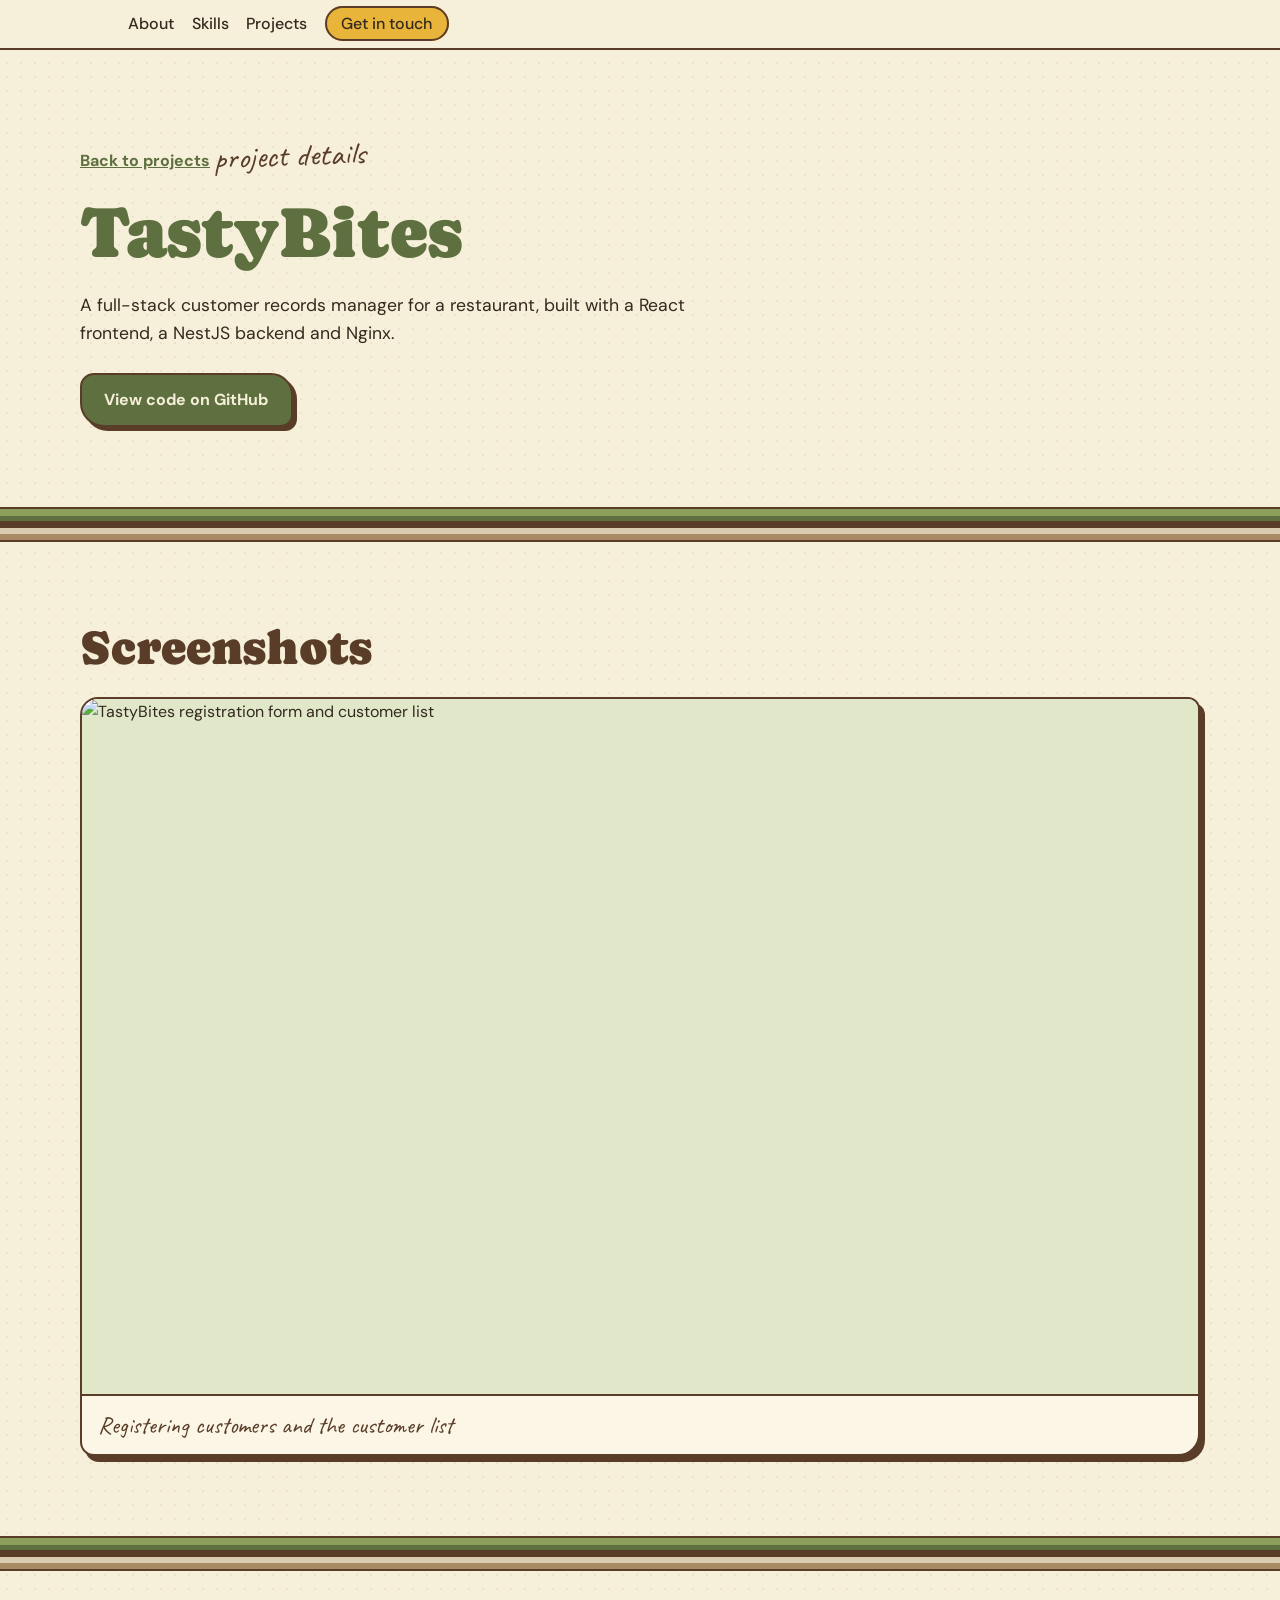
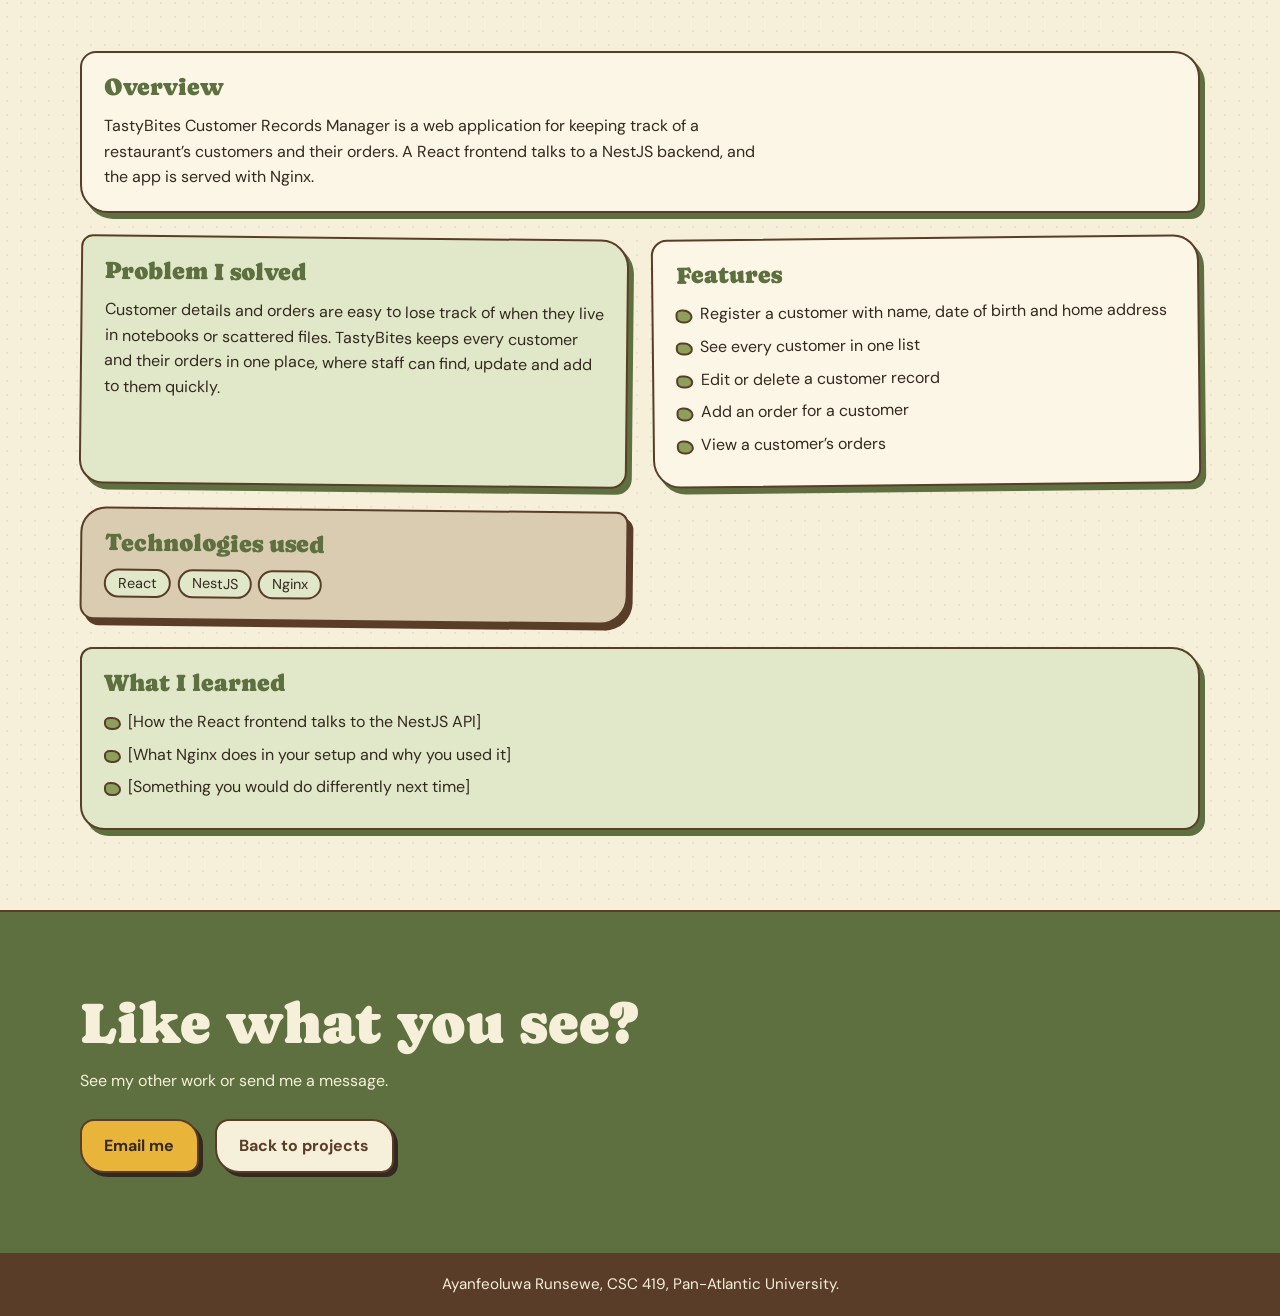
==== project.html @ 3c90dc06 "Update projects to TastyBites and Cafeteria App" ====
<!DOCTYPE html>
<html lang="en">
<head>
  <meta charset="UTF-8">
  <meta name="viewport" content="width=device-width, initial-scale=1.0">
  <title>TastyBites | Ayanfeoluwa Runsewe</title>
  <link rel="preconnect" href="https://fonts.googleapis.com">
  <link rel="preconnect" href="https://fonts.gstatic.com" crossorigin>
  <link href="https://fonts.googleapis.com/css2?family=Caprasimo&family=Caveat:wght@500;700&family=DM+Sans:wght@400;500;700&display=swap" rel="stylesheet">
  <link rel="stylesheet" href="css/style.css">
</head>
<body>
  <header class="site-header">
    <nav class="nav" aria-label="Main">
      <ul>
        <li><a href="index.html#about">About</a></li>
        <li><a href="index.html#skills">Skills</a></li>
        <li><a href="index.html#projects">Projects</a></li>
        <li><a class="nav-cta" href="index.html#contact">Get in touch</a></li>
      </ul>
    </nav>
  </header>

  <main id="top">
    <section class="hero detail-hero">
      <a class="back" href="index.html#projects">Back to projects</a>
      <p class="note">project details</p>
      <h1>TastyBites</h1>
      <p class="lede">A full-stack customer records manager for a restaurant, built with a React frontend, a NestJS backend and Nginx.</p>
      <div class="hero-actions">
        <a class="btn" href="https://github.com/arunsewe/[tastybites-repo-name]" target="_blank" rel="noopener">View code on GitHub</a>
      </div>
    </section>

    <div class="strata" aria-hidden="true"></div>

    <section id="screenshots">
      <h2 class="section-title">Screenshots</h2>
      <div class="shots">
        <figure>
          <div class="shot"><img src="images/tastybites-1.png" alt="TastyBites registration form and customer list"></div>
          <figcaption>Registering customers and the customer list</figcaption>
        </figure>
      </div>
    </section>

    <div class="strata" aria-hidden="true"></div>

    <section id="details">
      <div class="grid">
        <article class="card wide">
          <h3>Overview</h3>
          <p>TastyBites Customer Records Manager is a web application for keeping track of a restaurant’s customers and their orders. A React frontend talks to a NestJS backend, and the app is served with Nginx.</p>
        </article>

        <article class="card moss">
          <h3>Problem I solved</h3>
          <!-- EDIT: make this match your real motivation -->
          <p>Customer details and orders are easy to lose track of when they live in notebooks or scattered files. TastyBites keeps every customer and their orders in one place, where staff can find, update and add to them quickly.</p>
        </article>

        <article class="card">
          <h3>Features</h3>
          <ul class="bullets">
            <li>Register a customer with name, date of birth and home address</li>
            <li>See every customer in one list</li>
            <li>Edit or delete a customer record</li>
            <li>Add an order for a customer</li>
            <li>View a customer’s orders</li>
          </ul>
        </article>

        <article class="card stone">
          <h3>Technologies used</h3>
          <ul class="stack">
            <li>React</li><li>NestJS</li><li>Nginx</li>
          </ul>
        </article>

        <article class="card wide moss">
          <h3>What I learned</h3>
          <!-- EDIT: be specific and honest, this is what lecturers read closely -->
          <ul class="bullets">
            <li>[How the React frontend talks to the NestJS API]</li>
            <li>[What Nginx does in your setup and why you used it]</li>
            <li>[Something you would do differently next time]</li>
          </ul>
        </article>
      </div>
    </section>

    <section id="contact" class="contact">
      <h2>Like what you see?</h2>
      <p>See my other work or send me a message.</p>
      <div class="hero-actions">
        <a class="btn" href="mailto:ayanferunsewe@gmail.com">Email me</a>
        <a class="btn btn-ghost" href="index.html#projects">Back to projects</a>
      </div>
    </section>
  </main>

  <footer>
    <p>Ayanfeoluwa Runsewe, CSC 419, Pan-Atlantic University.</p>
  </footer>

  <script src="js/main.js"></script>
</body>
</html>
---- css/style.css ----
:root {
  --cream: #f6efd9;
  --paper: #fbf6e6;
  --matcha: #8da05b;
  --moss: #5e7040;
  --moss-pale: #e1e8c9;
  --soil: #5a3d28;
  --stone: #d9ccb0;
  --marigold: #e9b43a;
  --ink: #33291e;

  --font-display: "Caprasimo", serif;
  --font-body: "DM Sans", sans-serif;
  --font-note: "Caveat", cursive;
  --gutter: clamp(1rem, 5vw, 3rem);
}

* { box-sizing: border-box; margin: 0; padding: 0; }
html { scroll-behavior: smooth; scroll-padding-top: 4.5rem; }
body {
  background-color: var(--cream);
  background-image: radial-gradient(rgba(90, 61, 40, 0.07) 1px, transparent 1.4px);
  background-size: 14px 14px;
  color: var(--ink);
  font-family: var(--font-body);
  line-height: 1.6;
}
img { max-width: 100%; display: block; }
ul, ol { list-style: none; }
a { color: var(--moss); }
:focus-visible { outline: 3px solid var(--marigold); outline-offset: 3px; }
h1, h2, h3, h4 { font-family: var(--font-display); font-weight: 400; line-height: 1.1; overflow-wrap: anywhere; }

section { padding: clamp(2.5rem, 7vw, 5rem) max(var(--gutter), calc((100% - 70rem) / 2)); }

/* navigation */
.site-header { position: sticky; top: 0; z-index: 10; background: var(--cream); border-bottom: 2.5px solid var(--soil); }
.nav { display: flex; flex-wrap: wrap; align-items: center; justify-content: flex-start; gap: 0.5rem 1rem; padding: 0.7rem var(--gutter); max-width: 70rem; margin: 0 auto; }
.nav ul { display: flex; flex-wrap: wrap; align-items: center; gap: 0.3rem 1.1rem; }
.nav a { color: var(--ink); text-decoration: none; font-weight: 500; }
.nav a:hover { color: var(--moss); }
.nav .nav-cta { background: var(--marigold); border: 2px solid var(--soil); border-radius: 999px; padding: 0.3rem 0.9rem; }
.nav .nav-cta:hover { background: var(--matcha); color: var(--ink); }

/* buttons */
.btn {
  display: inline-block; padding: 0.75rem 1.4rem; background: var(--moss); color: var(--cream);
  border: 2.5px solid var(--soil); border-radius: 14px 22px 12px 24px; box-shadow: 4px 4px 0 var(--soil);
  font-weight: 700; text-decoration: none; transition: transform 0.15s, box-shadow 0.15s;
}
.btn:hover { transform: translate(2px, 2px); box-shadow: 2px 2px 0 var(--soil); }
.btn-ghost { background: var(--paper); color: var(--soil); }
.hero-actions { display: flex; flex-wrap: wrap; gap: 1rem; margin-top: 1.6rem; }

/* hero */
.hero .note { display: inline-block; font-family: var(--font-note); font-size: 2rem; color: var(--soil); transform: rotate(-2deg); }
.hero h1 { font-size: clamp(2.4rem, 10vw, 6.2rem); color: var(--moss); margin: 0.2rem 0 0.9rem; text-wrap: balance; }
.role { font-size: 1.2rem; font-weight: 700; }
.role span { background: linear-gradient(transparent 58%, var(--marigold) 58%); padding: 0 0.2rem; }
.lede { max-width: 38rem; margin-top: 1.2rem; font-size: 1.1rem; }

/* soil layers divider */
.strata {
  height: 2.2rem; border-block: 2.5px solid var(--soil);
  background: linear-gradient(var(--matcha) 0 22%, var(--moss) 22% 40%, var(--soil) 40% 62%, var(--stone) 62% 80%, #a88a63 80% 100%);
}

/* section headings */
.section-title { font-size: clamp(1.9rem, 6vw, 3rem); color: var(--soil); }
.section-sub { font-family: var(--font-note); font-size: 1.6rem; color: var(--moss); margin-bottom: 1.8rem; }

/* field guide cards */
.grid { display: grid; grid-template-columns: 1fr; gap: 1.5rem; }
.card {
  background: var(--paper); border: 2.5px solid var(--soil); border-radius: 16px 26px 14px 28px;
  box-shadow: 5px 6px 0 var(--moss); padding: 1.3rem 1.4rem;
}
.card.moss { background: var(--moss-pale); border-radius: 12px 28px 16px 24px; }
.card.stone { background: var(--stone); border-radius: 26px 12px 28px 14px; box-shadow: 5px 6px 0 var(--soil); }
.card h3 { font-size: 1.5rem; color: var(--moss); margin-bottom: 0.8rem; }

.facts { display: grid; grid-template-columns: auto 1fr; gap: 0.45rem 1rem; }
.facts dt { font-weight: 700; color: var(--soil); }
.facts dd { overflow-wrap: anywhere; }

.bullets li { position: relative; padding-left: 1.5rem; margin-bottom: 0.45rem; }
.bullets li::before {
  content: ""; position: absolute; left: 0; top: 0.5em; width: 0.8rem; height: 0.6rem;
  background: var(--matcha); border: 2px solid var(--soil); border-radius: 40% 60% 50% 50%;
}

.card.scroll { position: relative; display: grid; align-content: center; text-align: center; background: var(--paper); border: 2.5px dashed var(--soil); box-shadow: none; }
.scroll p { font-family: var(--font-note); font-size: clamp(1.8rem, 4vw, 2.3rem); line-height: 1.2; color: var(--soil); }
.scroll::before { content: ""; position: absolute; top: -0.9rem; left: 50%; width: 5rem; height: 1.6rem; margin-left: -2.5rem; background: var(--marigold); opacity: 0.85; transform: rotate(-3deg); }

.moves { display: grid; gap: 1rem; }
.move { border-bottom: 2px dashed var(--stone); padding-bottom: 0.9rem; }
.move h4 { font-size: 1.25rem; color: var(--soil); margin-bottom: 0.2rem; }

.steps { display: grid; grid-template-columns: repeat(auto-fit, minmax(9.5rem, 1fr)); gap: 1rem; }
.steps b { display: block; font-family: var(--font-note); font-size: 1.8rem; color: var(--moss); line-height: 1.1; }

/* projects */
.projects-grid { display: grid; grid-template-columns: 1fr; gap: 1.8rem; }
.project {
  display: flex; flex-direction: column; overflow: hidden; background: var(--paper);
  border: 2.5px solid var(--soil); border-radius: 20px 12px 26px 14px; box-shadow: 6px 7px 0 var(--soil);
}
.shot { aspect-ratio: 16 / 10; background: var(--moss-pale); border-bottom: 2.5px solid var(--soil); }
.shot img { width: 100%; height: 100%; object-fit: cover; }
.project-body { display: grid; align-content: start; gap: 0.7rem; padding: 1.2rem 1.4rem 1.5rem; }
.project-body h3 { font-size: 1.6rem; color: var(--moss); }
.stack { display: flex; flex-wrap: wrap; gap: 0.4rem; }
.stack li { background: var(--moss-pale); border: 2px solid var(--soil); border-radius: 999px; padding: 0.05rem 0.75rem; font-size: 0.9rem; }

/* contact and footer */
.contact { background: var(--moss); color: var(--cream); border-top: 2.5px solid var(--soil); }
.contact h2 { font-size: clamp(2rem, 7vw, 3.6rem); max-width: 16ch; }
.contact p { max-width: 34rem; margin-top: 0.8rem; }
.contact .btn { background: var(--marigold); color: var(--ink); box-shadow: 4px 4px 0 var(--ink); }
.contact .btn:hover { box-shadow: 2px 2px 0 var(--ink); }
.contact .btn-ghost { background: var(--cream); color: var(--soil); }
footer { background: var(--soil); color: var(--cream); padding: 1.2rem var(--gutter); text-align: center; font-size: 0.95rem; }

/* tablet and desktop */
@media (min-width: 760px) {
  .grid, .moves, .projects-grid { grid-template-columns: repeat(2, 1fr); }
  .card.wide { grid-column: 1 / -1; }
  .grid .card:nth-child(odd) { transform: rotate(-0.6deg); }
  .grid .card:nth-child(even) { transform: rotate(0.6deg); }
  .grid .card.wide { transform: none; }
}

@media (prefers-reduced-motion: reduce) {
  html { scroll-behavior: auto; }
  .btn { transition: none; }
}

/* project details page */
.back { display: inline-block; margin-bottom: 1rem; font-weight: 700; }
.detail-hero h1 { font-size: clamp(2.2rem, 8vw, 4.5rem); }
.shots { display: grid; grid-template-columns: repeat(auto-fit, minmax(16rem, 1fr)); gap: 1.6rem; margin-top: 1.4rem; }
.shots figure { overflow: hidden; background: var(--paper); border: 2.5px solid var(--soil); border-radius: 18px 12px 22px 14px; box-shadow: 5px 6px 0 var(--soil); }
.shots figcaption { padding: 0.6rem 1rem; font-family: var(--font-note); font-size: 1.5rem; color: var(--soil); }
.card p { max-width: 60ch; }
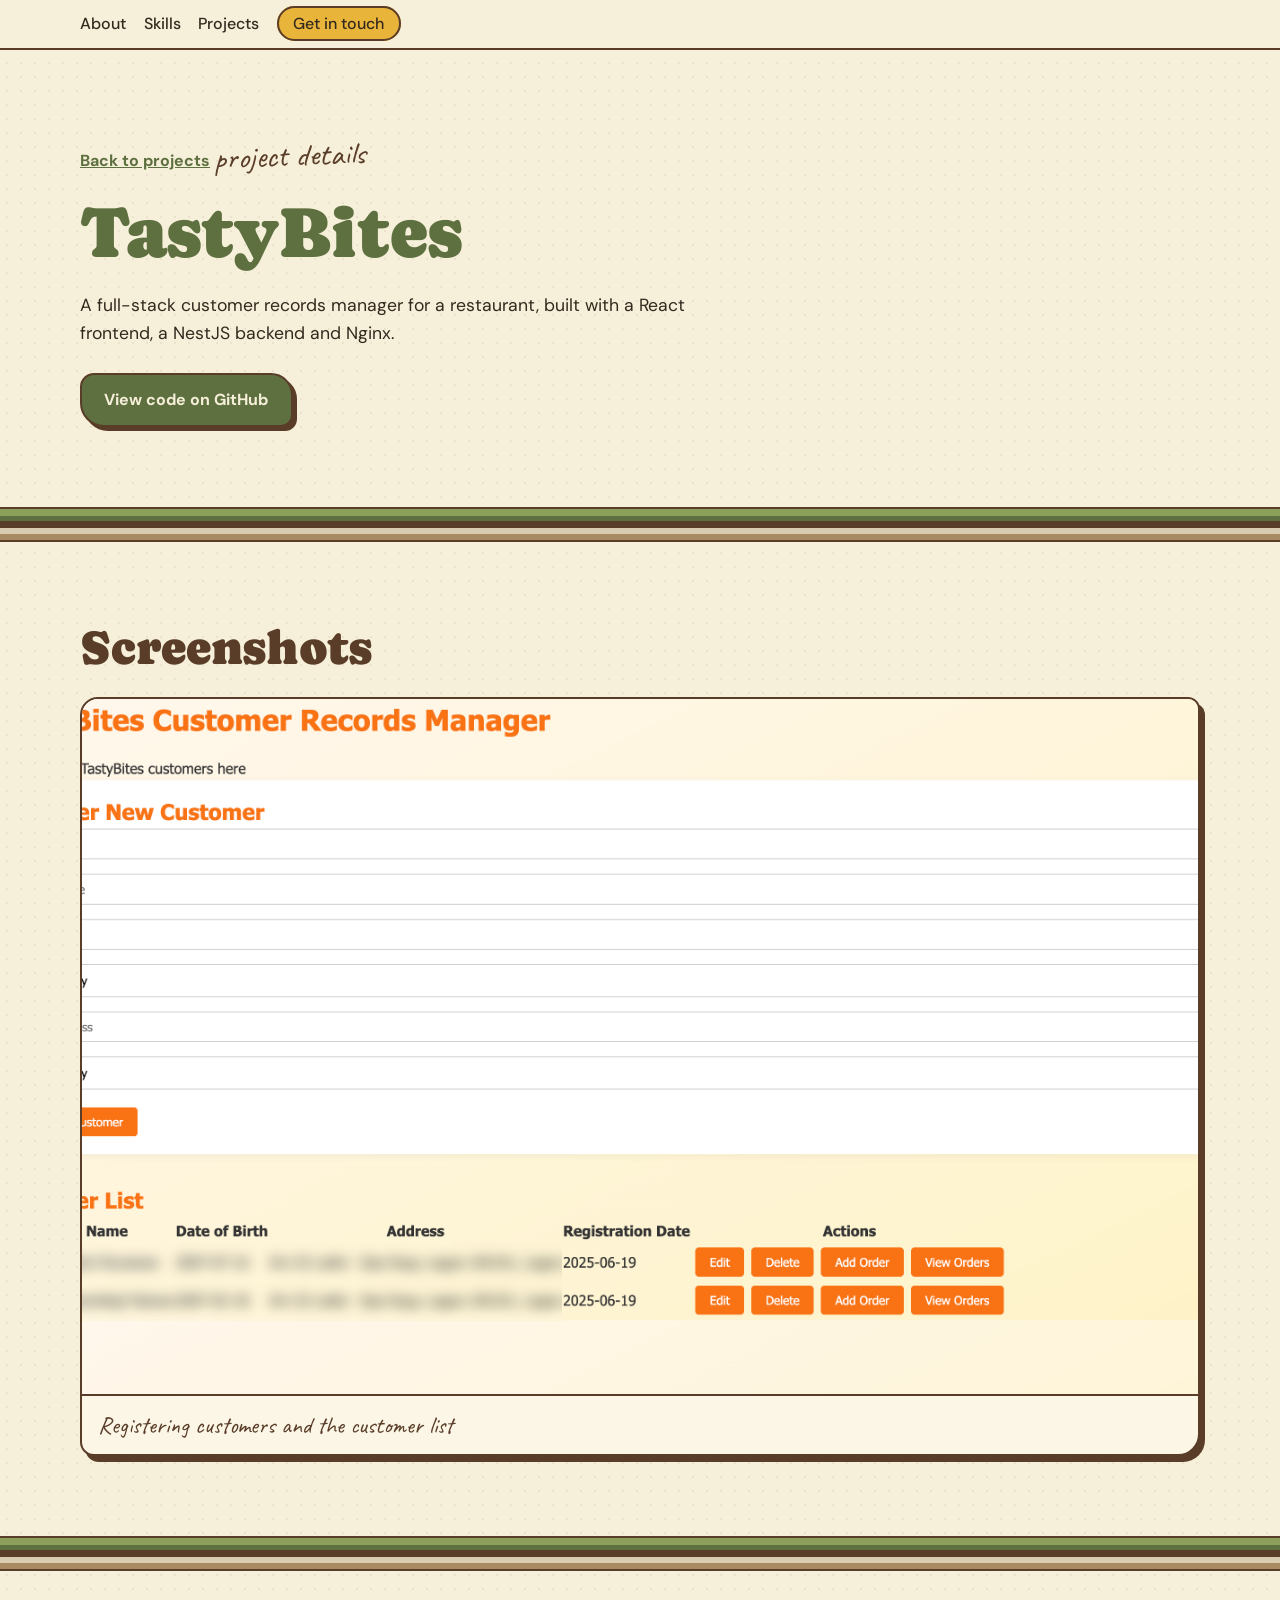
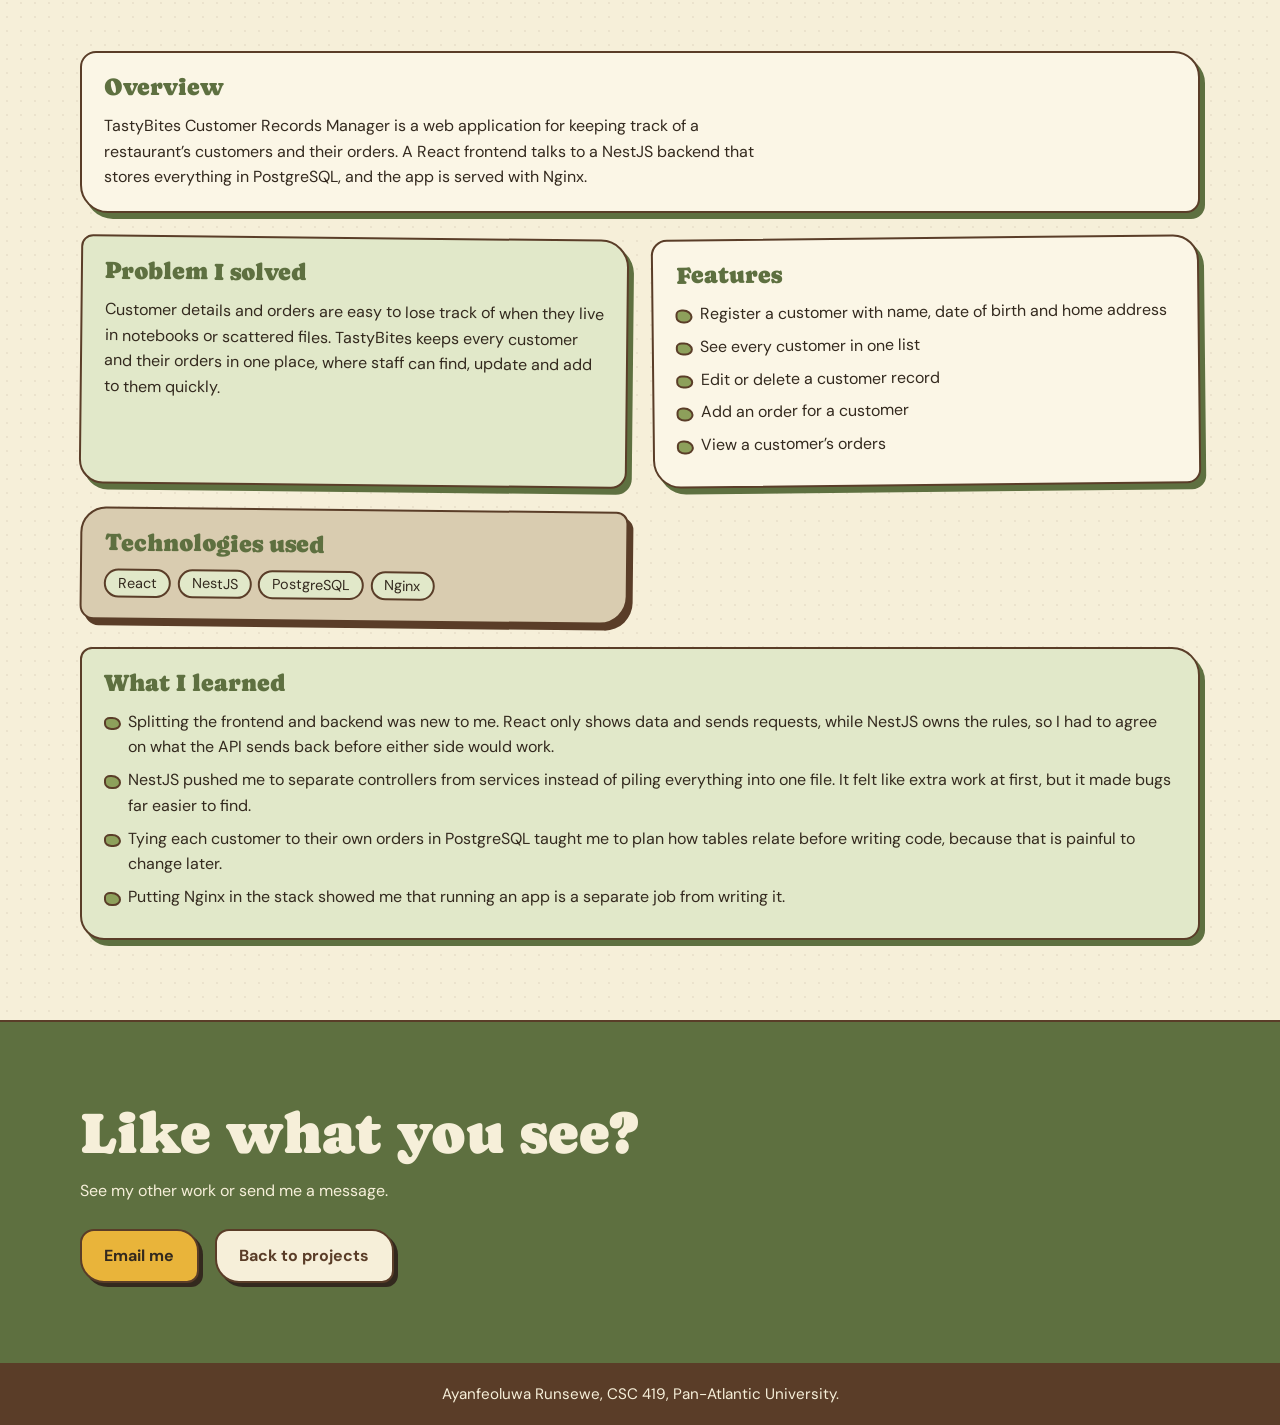
==== commit df0db6f9: "Add project screenshots and update projects" ====
--- a/project.html
+++ b/project.html
@@ -50,7 +50,7 @@
       <div class="grid">
         <article class="card wide">
           <h3>Overview</h3>
-          <p>TastyBites Customer Records Manager is a web application for keeping track of a restaurant’s customers and their orders. A React frontend talks to a NestJS backend, and the app is served with Nginx.</p>
+          <p>TastyBites Customer Records Manager is a web application for keeping track of a restaurant’s customers and their orders. A React frontend talks to a NestJS backend that stores everything in PostgreSQL, and the app is served with Nginx.</p>
         </article>
 
         <article class="card moss">
@@ -73,17 +73,18 @@
         <article class="card stone">
           <h3>Technologies used</h3>
           <ul class="stack">
-            <li>React</li><li>NestJS</li><li>Nginx</li>
+            <li>React</li><li>NestJS</li><li>PostgreSQL</li><li>Nginx</li>
           </ul>
         </article>
 
         <article class="card wide moss">
           <h3>What I learned</h3>
-          <!-- EDIT: be specific and honest, this is what lecturers read closely -->
+          <!-- EDIT: check each point is true to your experience and adjust the wording -->
           <ul class="bullets">
-            <li>[How the React frontend talks to the NestJS API]</li>
-            <li>[What Nginx does in your setup and why you used it]</li>
-            <li>[Something you would do differently next time]</li>
+            <li>Splitting the frontend and backend was new to me. React only shows data and sends requests, while NestJS owns the rules, so I had to agree on what the API sends back before either side would work.</li>
+            <li>NestJS pushed me to separate controllers from services instead of piling everything into one file. It felt like extra work at first, but it made bugs far easier to find.</li>
+            <li>Tying each customer to their own orders in PostgreSQL taught me to plan how tables relate before writing code, because that is painful to change later.</li>
+            <li>Putting Nginx in the stack showed me that running an app is a separate job from writing it.</li>
           </ul>
         </article>
       </div>
--- a/css/style.css
+++ b/css/style.css
@@ -35,7 +35,7 @@
 
 /* navigation */
 .site-header { position: sticky; top: 0; z-index: 10; background: var(--cream); border-bottom: 2.5px solid var(--soil); }
-.nav { display: flex; flex-wrap: wrap; align-items: center; justify-content: flex-start; gap: 0.5rem 1rem; padding: 0.7rem var(--gutter); max-width: 70rem; margin: 0 auto; }
+.nav { display: flex; flex-wrap: wrap; align-items: center; justify-content: flex-start; gap: 0.5rem 1rem; padding: 0.7rem max(var(--gutter), calc((100% - 70rem) / 2)); }
 .nav ul { display: flex; flex-wrap: wrap; align-items: center; gap: 0.3rem 1.1rem; }
 .nav a { color: var(--ink); text-decoration: none; font-weight: 500; }
 .nav a:hover { color: var(--moss); }
@@ -89,9 +89,6 @@
   background: var(--matcha); border: 2px solid var(--soil); border-radius: 40% 60% 50% 50%;
 }
 
-.card.scroll { position: relative; display: grid; align-content: center; text-align: center; background: var(--paper); border: 2.5px dashed var(--soil); box-shadow: none; }
-.scroll p { font-family: var(--font-note); font-size: clamp(1.8rem, 4vw, 2.3rem); line-height: 1.2; color: var(--soil); }
-.scroll::before { content: ""; position: absolute; top: -0.9rem; left: 50%; width: 5rem; height: 1.6rem; margin-left: -2.5rem; background: var(--marigold); opacity: 0.85; transform: rotate(-3deg); }
 
 .moves { display: grid; gap: 1rem; }
 .move { border-bottom: 2px dashed var(--stone); padding-bottom: 0.9rem; }
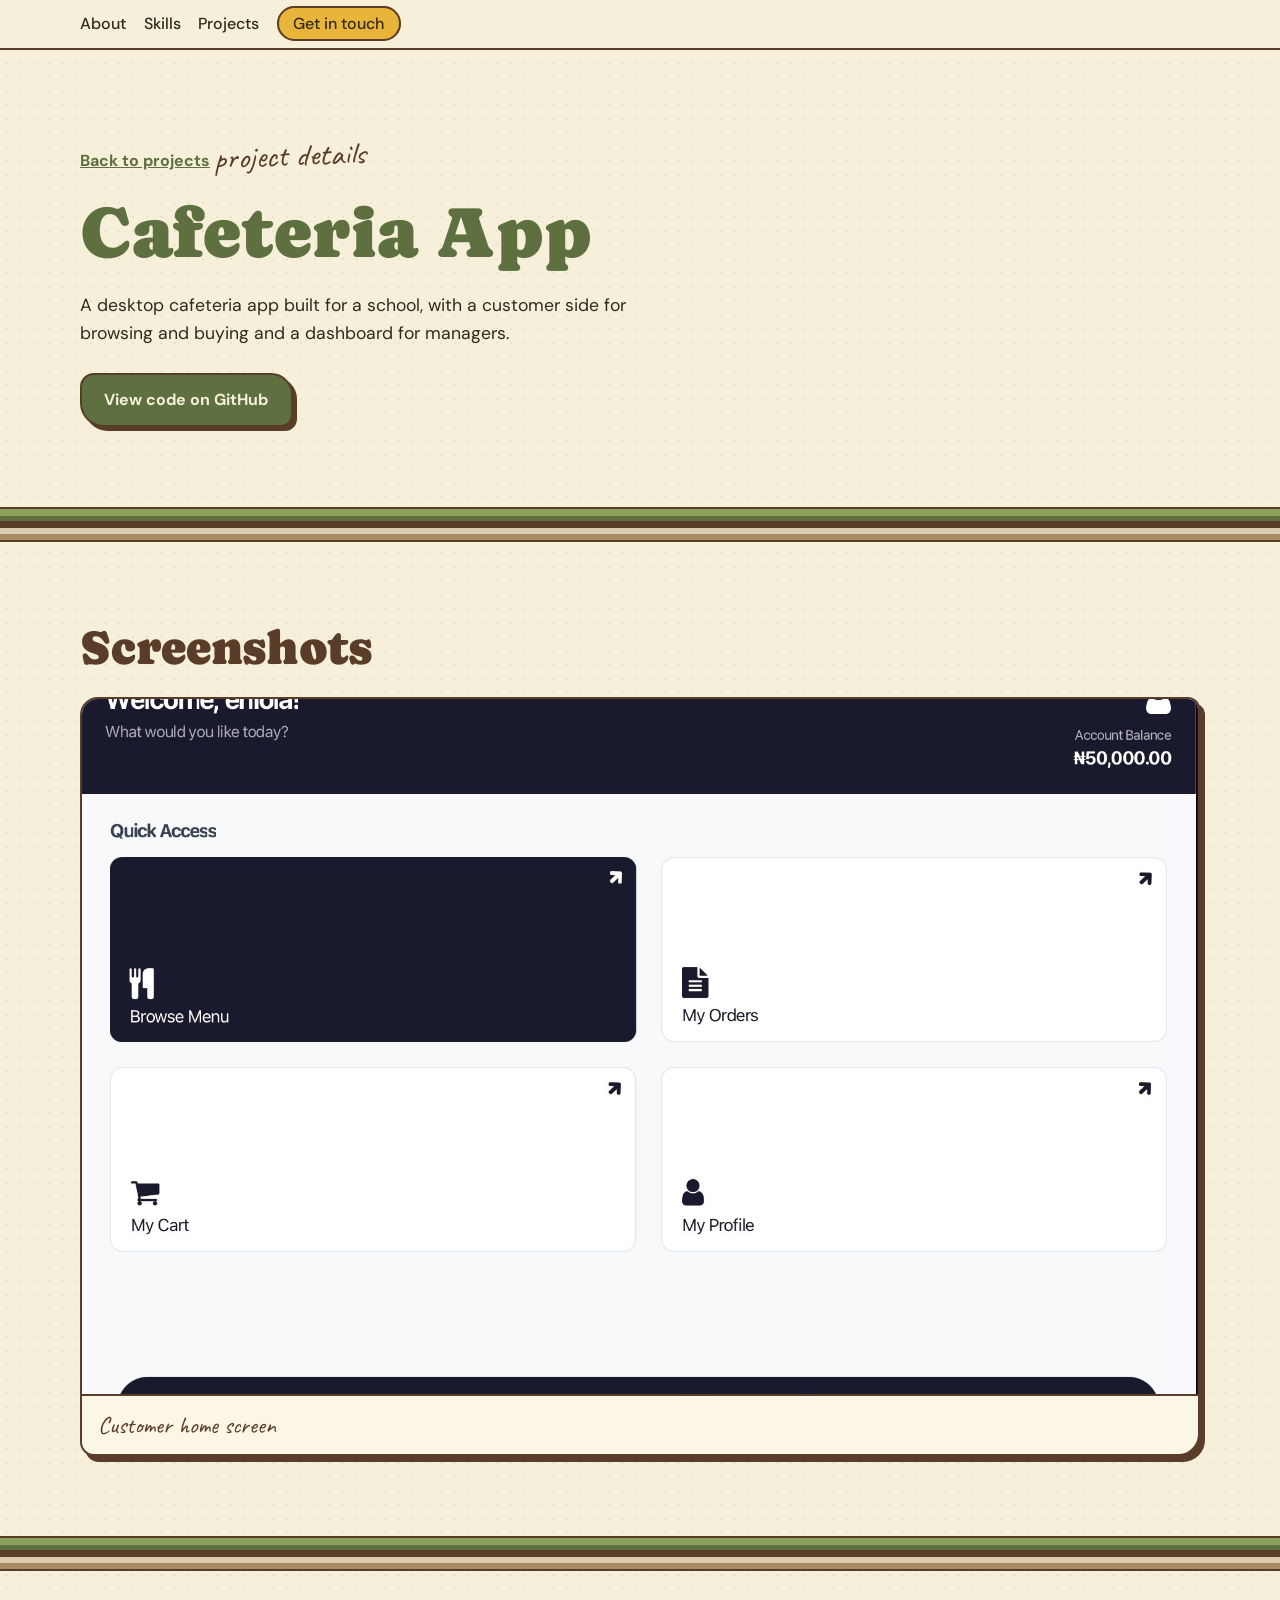
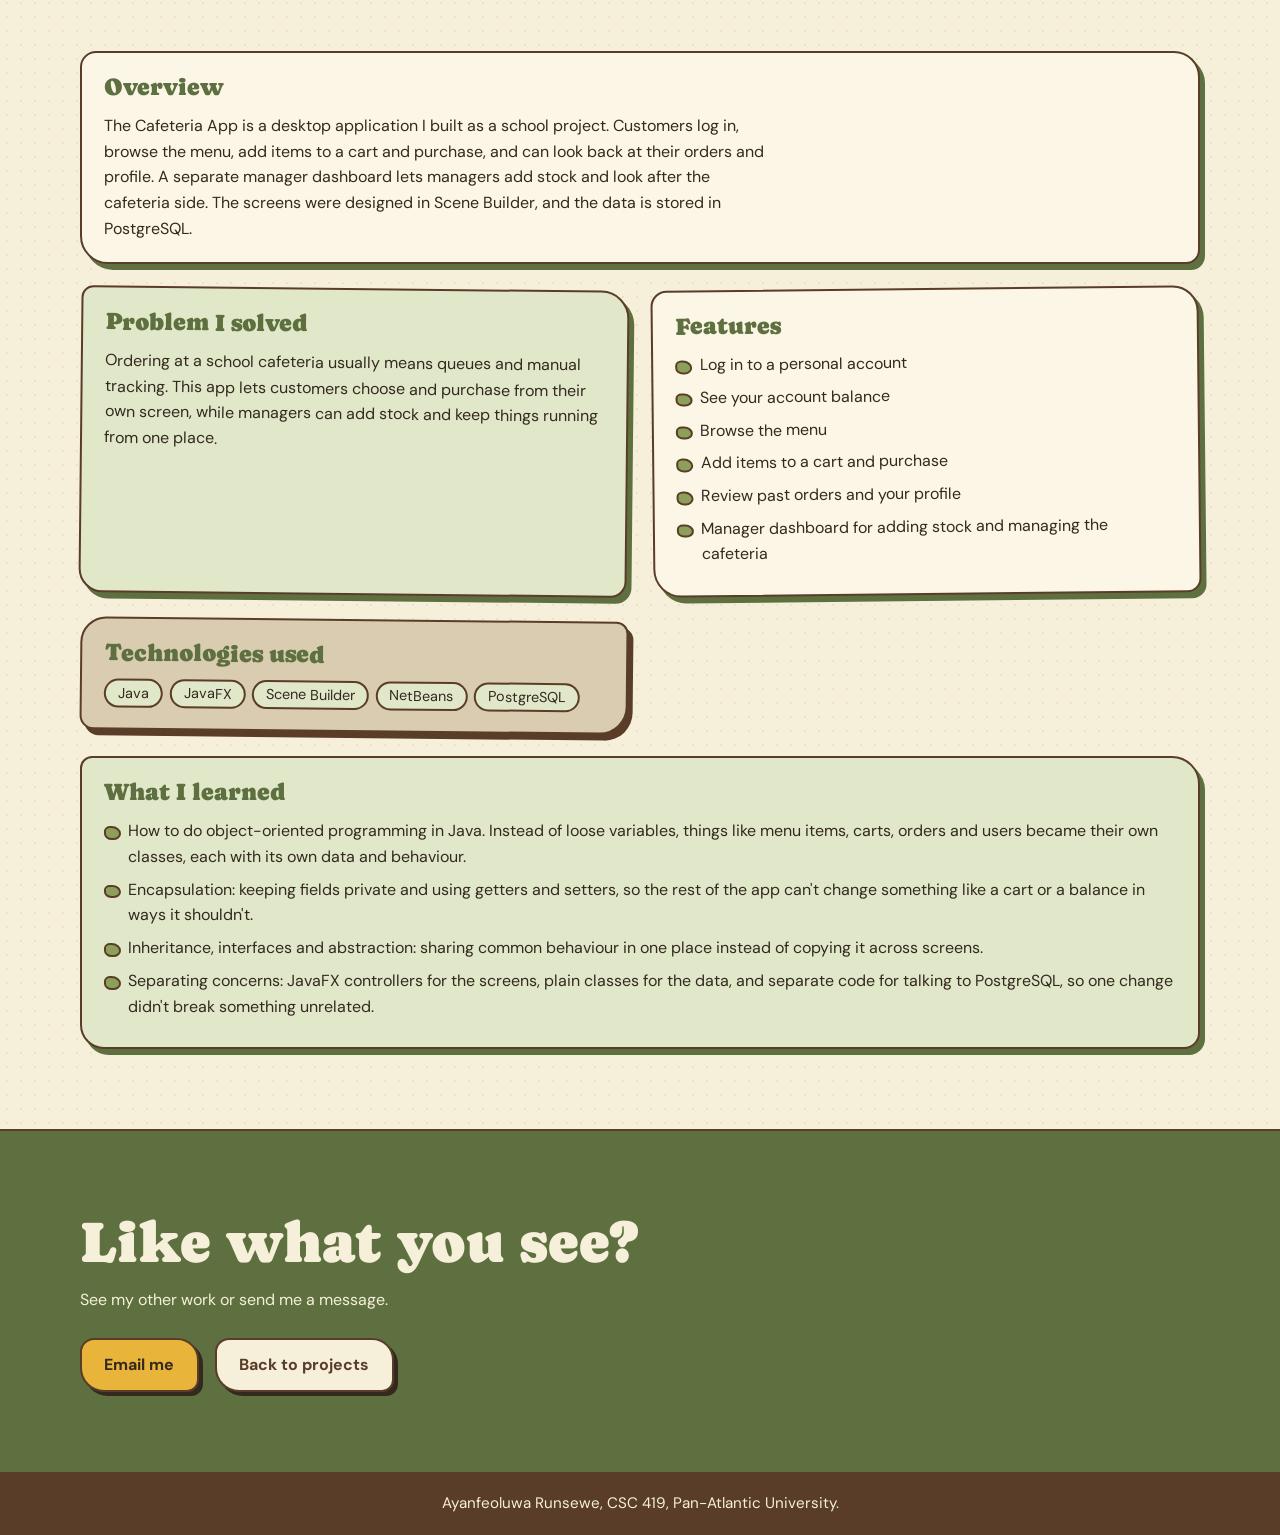
==== commit f22f5398: "update" ====
--- a/project.html
+++ b/project.html
@@ -3,7 +3,7 @@
 <head>
   <meta charset="UTF-8">
   <meta name="viewport" content="width=device-width, initial-scale=1.0">
-  <title>TastyBites | Ayanfeoluwa Runsewe</title>
+  <title>Cafeteria App | Ayanfeoluwa Runsewe</title>
   <link rel="preconnect" href="https://fonts.googleapis.com">
   <link rel="preconnect" href="https://fonts.gstatic.com" crossorigin>
   <link href="https://fonts.googleapis.com/css2?family=Caprasimo&family=Caveat:wght@500;700&family=DM+Sans:wght@400;500;700&display=swap" rel="stylesheet">
@@ -25,10 +25,10 @@
     <section class="hero detail-hero">
       <a class="back" href="index.html#projects">Back to projects</a>
       <p class="note">project details</p>
-      <h1>TastyBites</h1>
-      <p class="lede">A full-stack customer records manager for a restaurant, built with a React frontend, a NestJS backend and Nginx.</p>
+      <h1>Cafeteria App</h1>
+      <p class="lede">A desktop cafeteria app built for a school, with a customer side for browsing and buying and a dashboard for managers.</p>
       <div class="hero-actions">
-        <a class="btn" href="https://github.com/arunsewe/[tastybites-repo-name]" target="_blank" rel="noopener">View code on GitHub</a>
+        <a class="btn" href="https://github.com/arunsewe/cafeteriaapp" target="_blank" rel="noopener">View code on GitHub</a>
       </div>
     </section>
 
@@ -38,8 +38,8 @@
       <h2 class="section-title">Screenshots</h2>
       <div class="shots">
         <figure>
-          <div class="shot"><img src="images/tastybites-1.png" alt="TastyBites registration form and customer list"></div>
-          <figcaption>Registering customers and the customer list</figcaption>
+          <div class="shot"><img src="images/cafeteria-app.jpg" alt="Cafeteria app home screen with menu, cart, orders and profile"></div>
+          <figcaption>Customer home screen</figcaption>
         </figure>
       </div>
     </section>
@@ -50,41 +50,43 @@
       <div class="grid">
         <article class="card wide">
           <h3>Overview</h3>
-          <p>TastyBites Customer Records Manager is a web application for keeping track of a restaurant’s customers and their orders. A React frontend talks to a NestJS backend that stores everything in PostgreSQL, and the app is served with Nginx.</p>
+          <p>The Cafeteria App is a desktop application I built as a school project. Customers log in, browse the menu, add items to a cart and purchase, and can look back at their orders and profile. A separate manager dashboard lets managers add stock and look after the cafeteria side. The screens were designed in Scene Builder, and the data is stored in PostgreSQL.</p>
         </article>
 
         <article class="card moss">
           <h3>Problem I solved</h3>
-          <!-- EDIT: make this match your real motivation -->
-          <p>Customer details and orders are easy to lose track of when they live in notebooks or scattered files. TastyBites keeps every customer and their orders in one place, where staff can find, update and add to them quickly.</p>
+          <!-- EDIT: make this match the real brief you were given -->
+          <p>Ordering at a school cafeteria usually means queues and manual tracking. This app lets customers choose and purchase from their own screen, while managers can add stock and keep things running from one place.</p>
         </article>
 
         <article class="card">
           <h3>Features</h3>
+          <!-- EDIT: add anything else the manager dashboard can do -->
           <ul class="bullets">
-            <li>Register a customer with name, date of birth and home address</li>
-            <li>See every customer in one list</li>
-            <li>Edit or delete a customer record</li>
-            <li>Add an order for a customer</li>
-            <li>View a customer’s orders</li>
+            <li>Log in to a personal account</li>
+            <li>See your account balance</li>
+            <li>Browse the menu</li>
+            <li>Add items to a cart and purchase</li>
+            <li>Review past orders and your profile</li>
+            <li>Manager dashboard for adding stock and managing the cafeteria</li>
           </ul>
         </article>
 
         <article class="card stone">
           <h3>Technologies used</h3>
           <ul class="stack">
-            <li>React</li><li>NestJS</li><li>PostgreSQL</li><li>Nginx</li>
+            <li>Java</li><li>JavaFX</li><li>Scene Builder</li><li>NetBeans</li><li>PostgreSQL</li>
           </ul>
         </article>
 
         <article class="card wide moss">
           <h3>What I learned</h3>
-          <!-- EDIT: check each point is true to your experience and adjust the wording -->
+          <!-- EDIT: keep only the points that match what you really used in the code -->
           <ul class="bullets">
-            <li>Splitting the frontend and backend was new to me. React only shows data and sends requests, while NestJS owns the rules, so I had to agree on what the API sends back before either side would work.</li>
-            <li>NestJS pushed me to separate controllers from services instead of piling everything into one file. It felt like extra work at first, but it made bugs far easier to find.</li>
-            <li>Tying each customer to their own orders in PostgreSQL taught me to plan how tables relate before writing code, because that is painful to change later.</li>
-            <li>Putting Nginx in the stack showed me that running an app is a separate job from writing it.</li>
+            <li>How to do object-oriented programming in Java. Instead of loose variables, things like menu items, carts, orders and users became their own classes, each with its own data and behaviour.</li>
+            <li>Encapsulation: keeping fields private and using getters and setters, so the rest of the app can't change something like a cart or a balance in ways it shouldn't.</li>
+            <li>Inheritance, interfaces and abstraction: sharing common behaviour in one place instead of copying it across screens.</li>
+            <li>Separating concerns: JavaFX controllers for the screens, plain classes for the data, and separate code for talking to PostgreSQL, so one change didn't break something unrelated.</li>
           </ul>
         </article>
       </div>
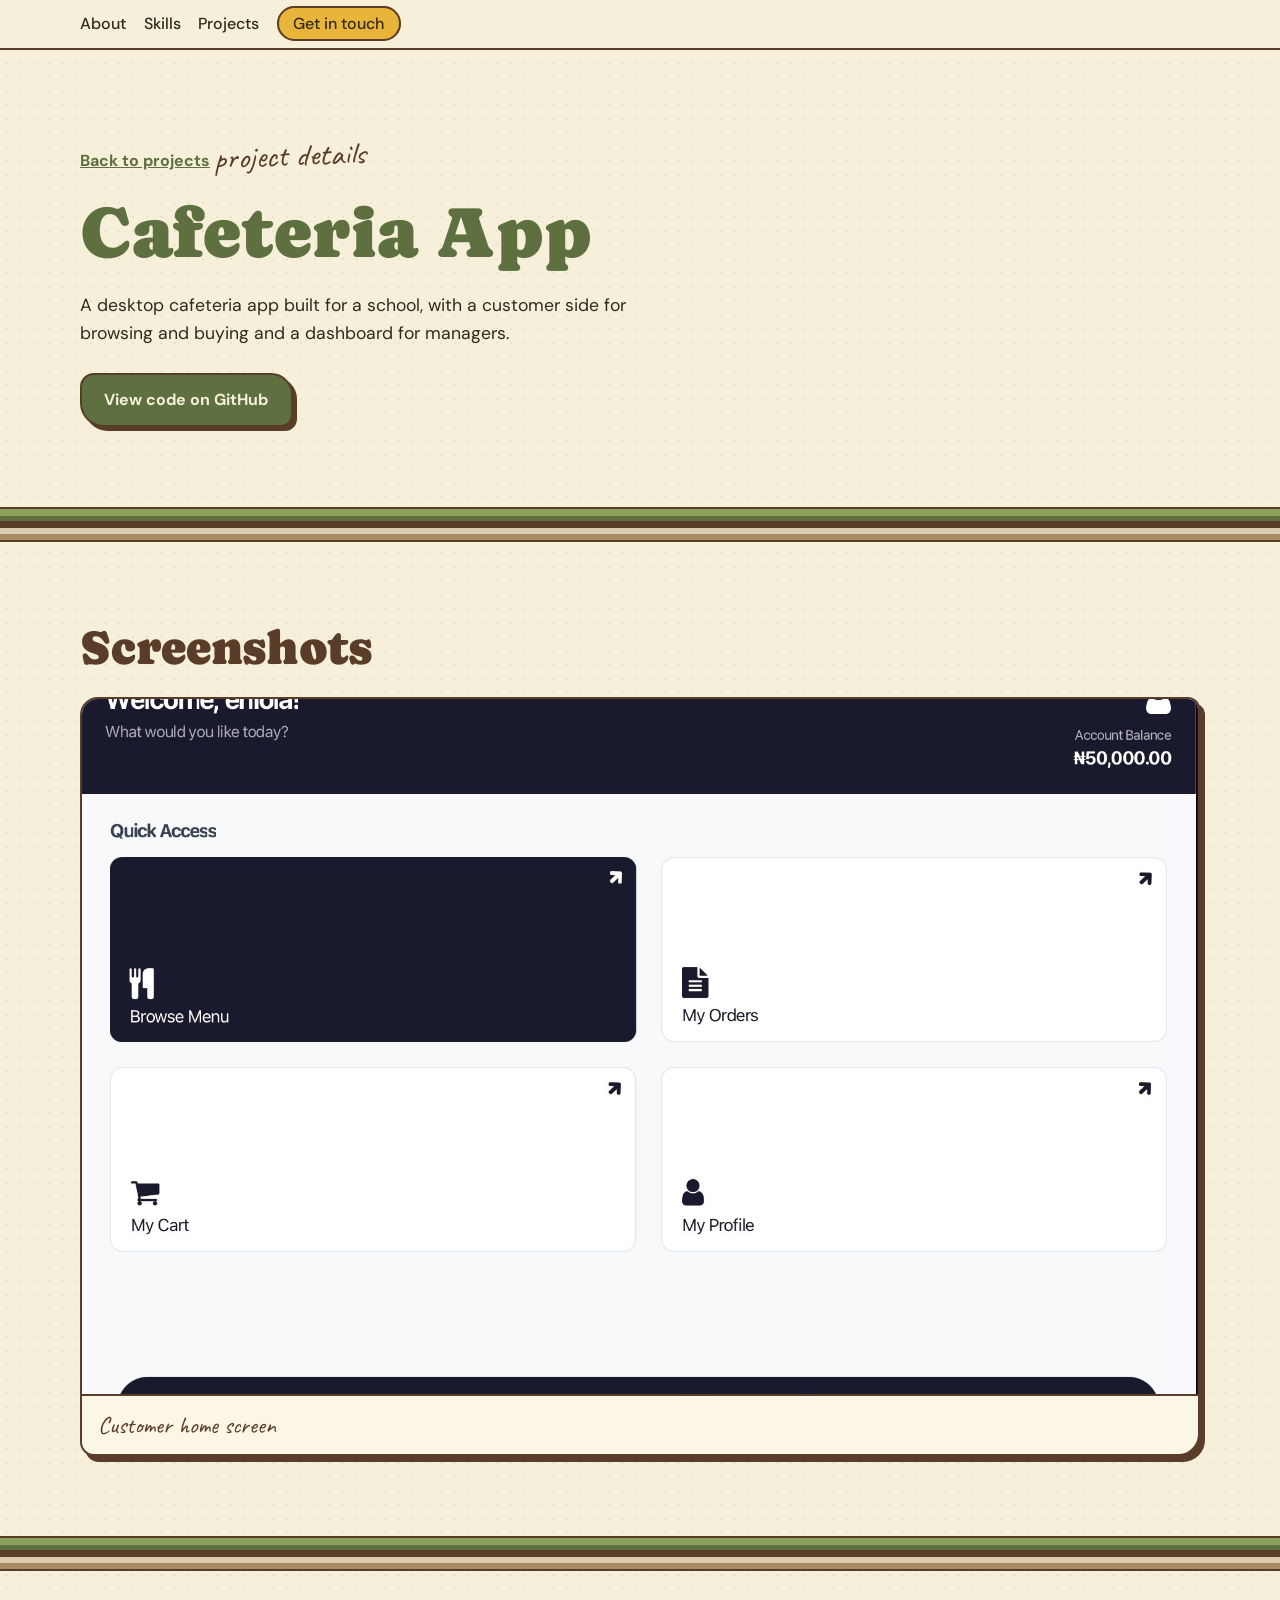
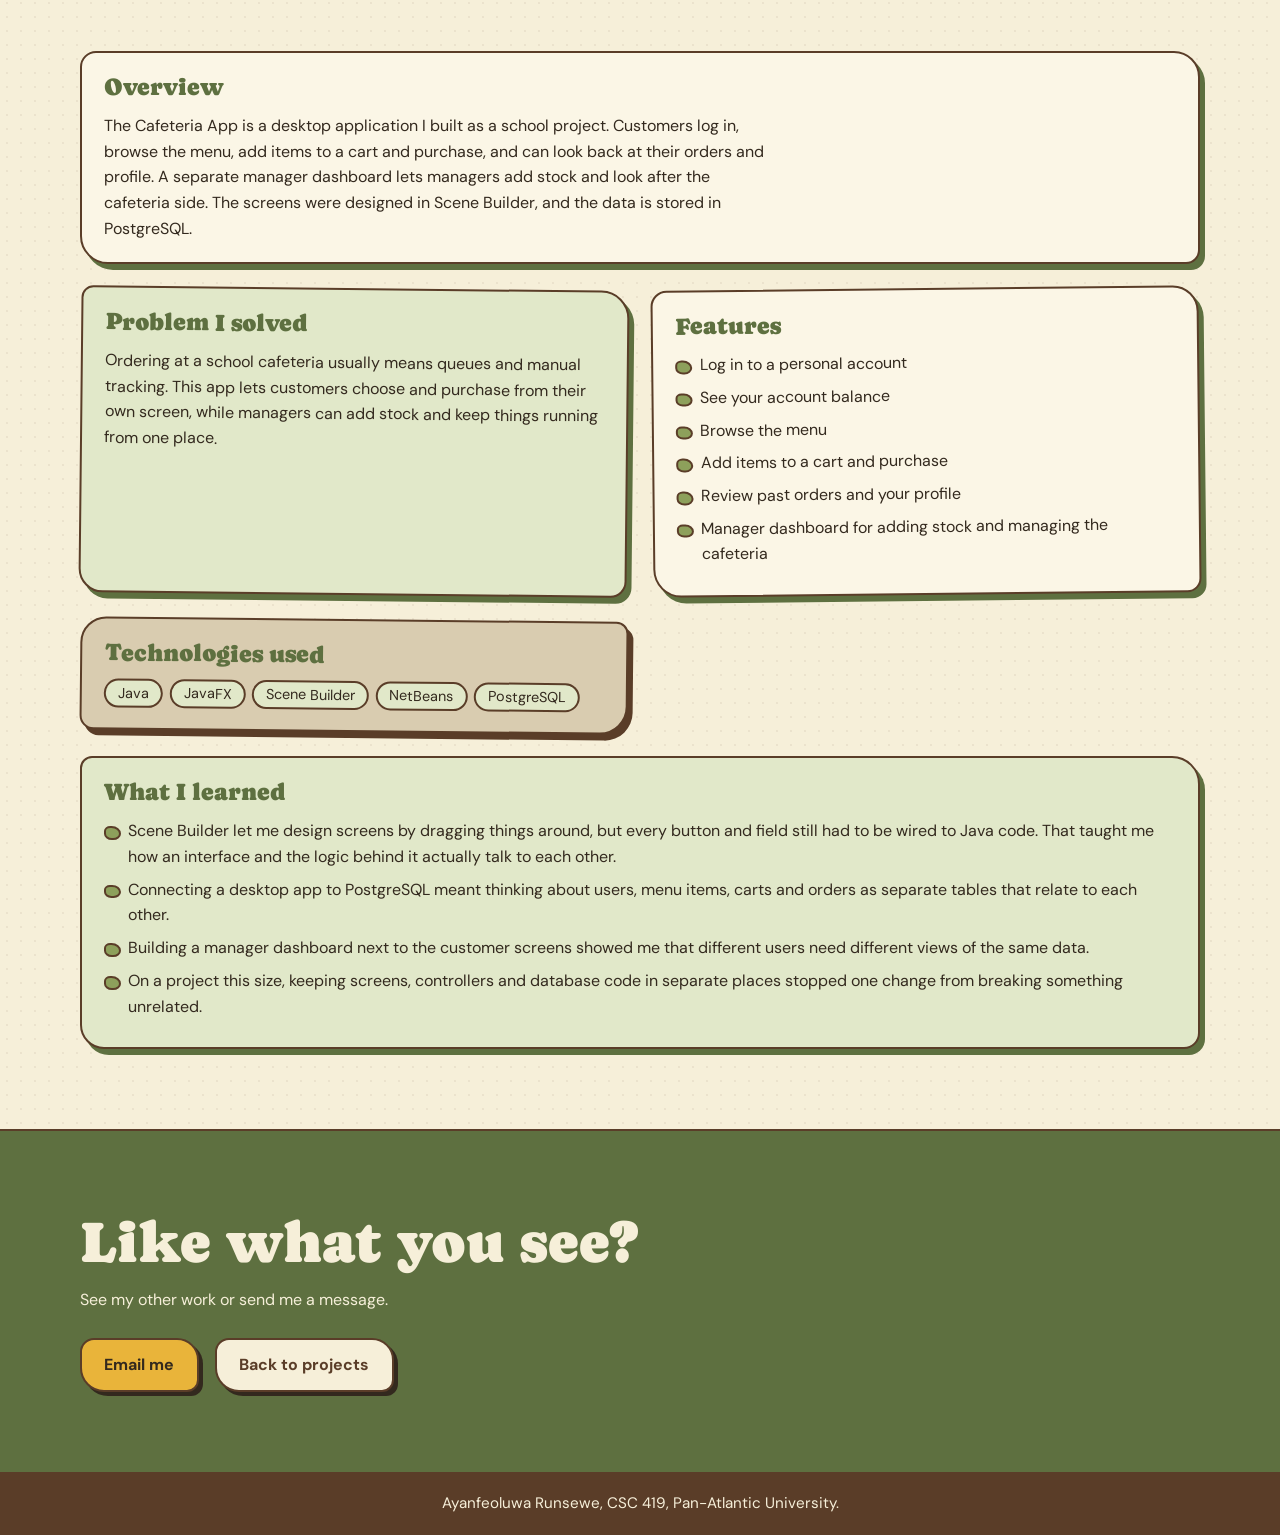
==== commit dc0c5273: "another update" ====
--- a/project.html
+++ b/project.html
@@ -81,12 +81,12 @@
 
         <article class="card wide moss">
           <h3>What I learned</h3>
-          <!-- EDIT: keep only the points that match what you really used in the code -->
+          <!-- EDIT: check each point is true to your experience and adjust the wording -->
           <ul class="bullets">
-            <li>How to do object-oriented programming in Java. Instead of loose variables, things like menu items, carts, orders and users became their own classes, each with its own data and behaviour.</li>
-            <li>Encapsulation: keeping fields private and using getters and setters, so the rest of the app can't change something like a cart or a balance in ways it shouldn't.</li>
-            <li>Inheritance, interfaces and abstraction: sharing common behaviour in one place instead of copying it across screens.</li>
-            <li>Separating concerns: JavaFX controllers for the screens, plain classes for the data, and separate code for talking to PostgreSQL, so one change didn't break something unrelated.</li>
+            <li>Scene Builder let me design screens by dragging things around, but every button and field still had to be wired to Java code. That taught me how an interface and the logic behind it actually talk to each other.</li>
+            <li>Connecting a desktop app to PostgreSQL meant thinking about users, menu items, carts and orders as separate tables that relate to each other.</li>
+            <li>Building a manager dashboard next to the customer screens showed me that different users need different views of the same data.</li>
+            <li>On a project this size, keeping screens, controllers and database code in separate places stopped one change from breaking something unrelated.</li>
           </ul>
         </article>
       </div>
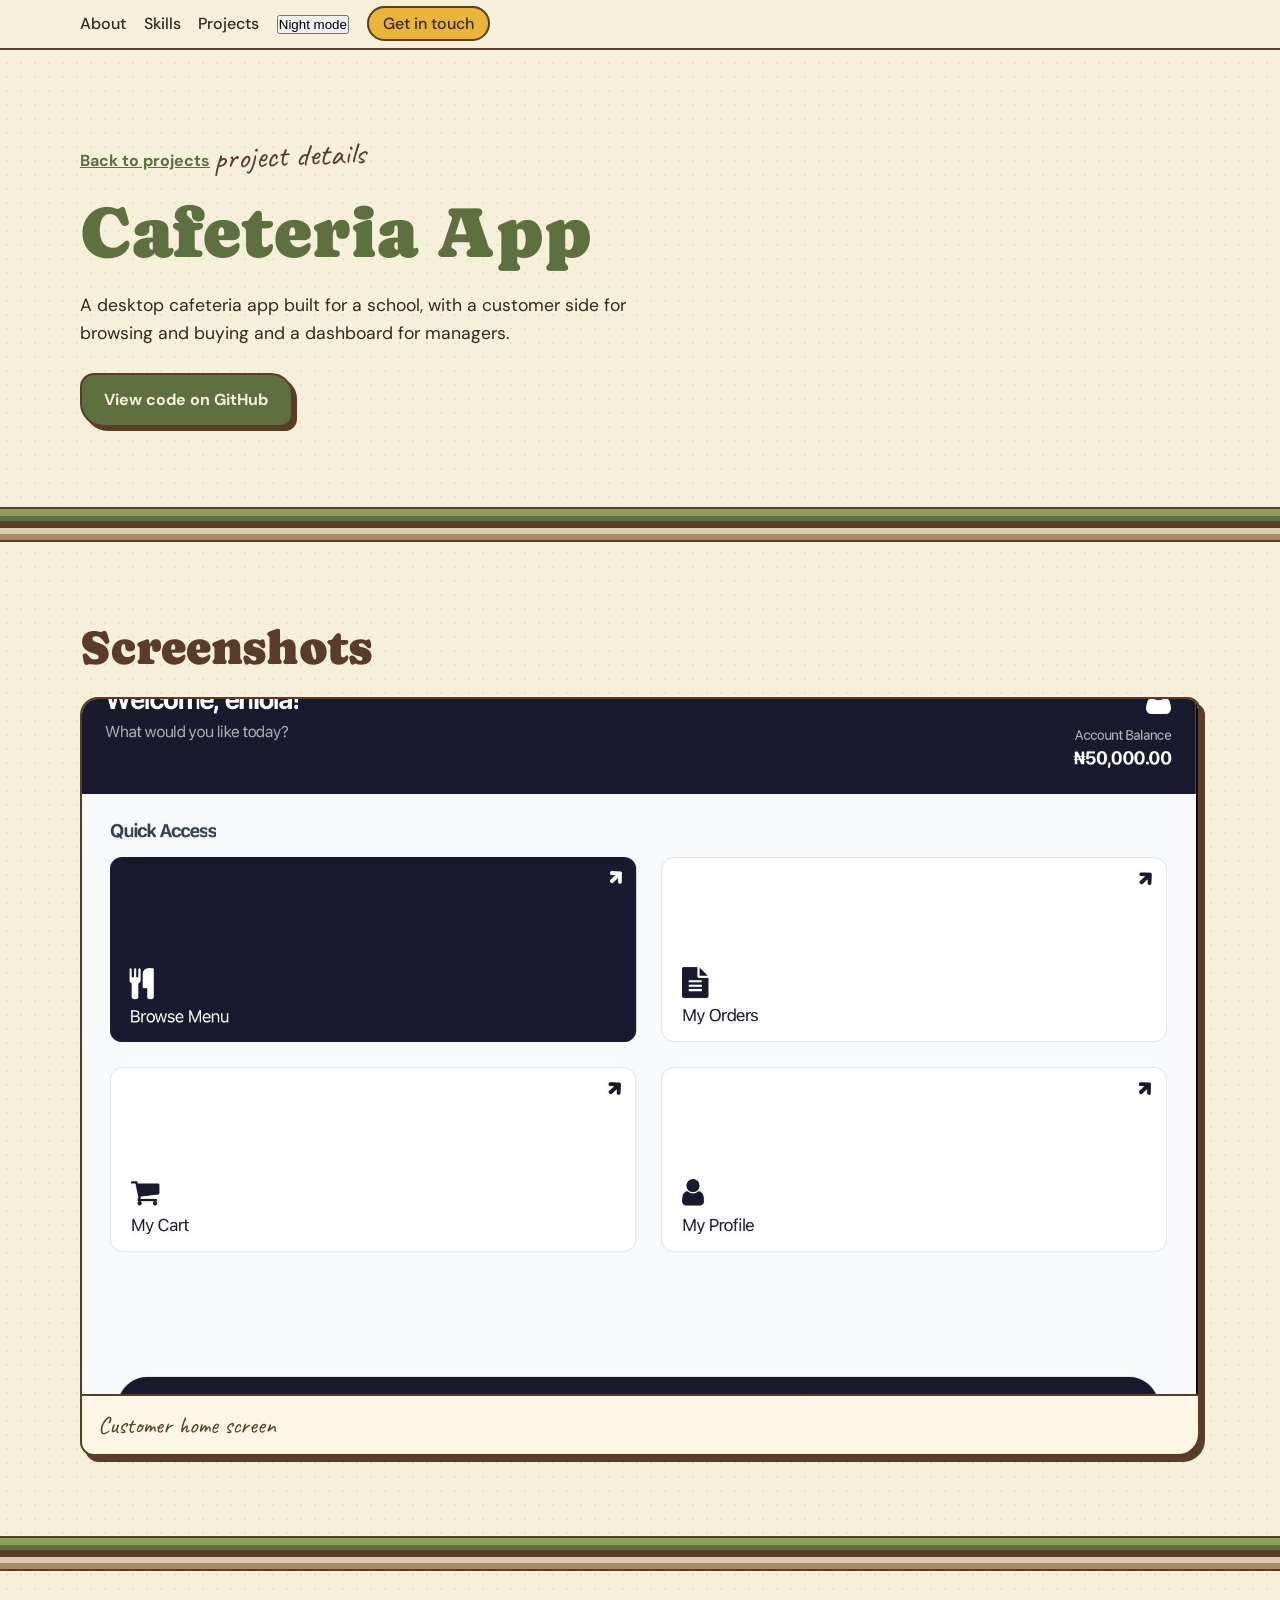
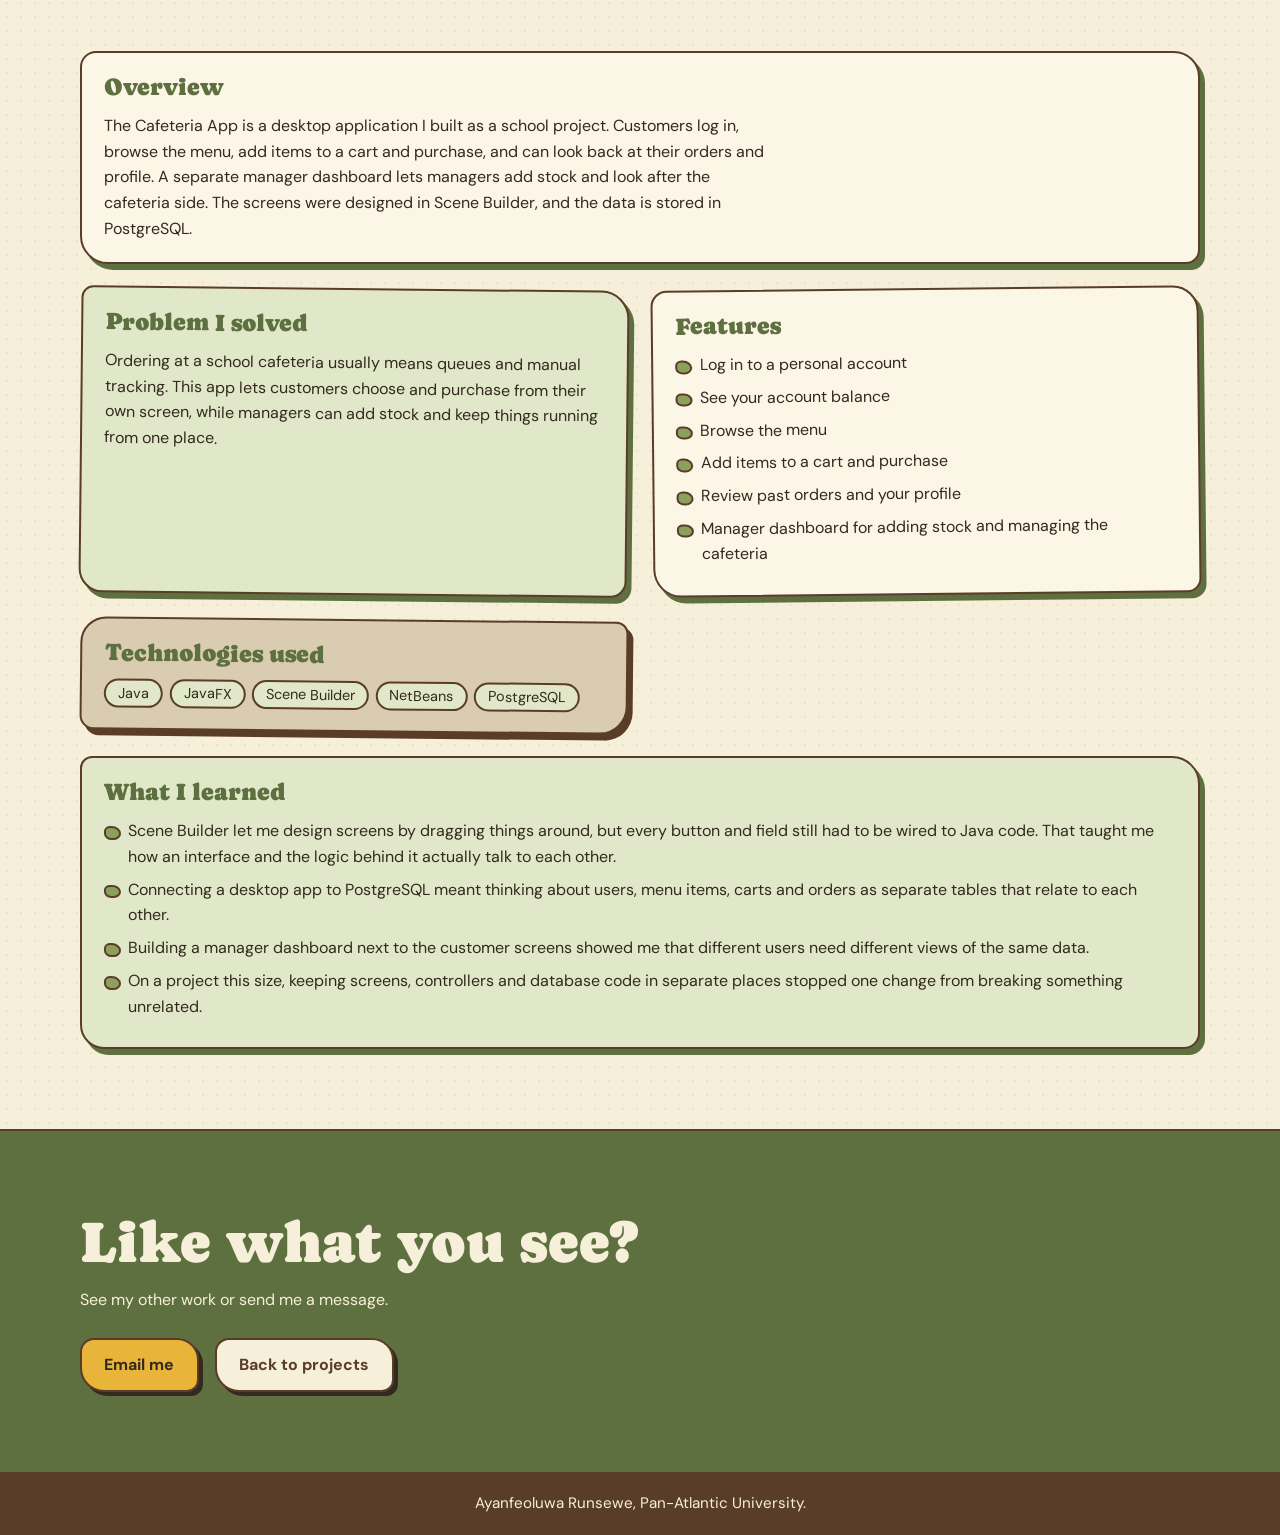
==== commit 2a90fb0e: "another update part 2" ====
--- a/project.html
+++ b/project.html
@@ -4,6 +4,10 @@
   <meta charset="UTF-8">
   <meta name="viewport" content="width=device-width, initial-scale=1.0">
   <title>Cafeteria App | Ayanfeoluwa Runsewe</title>
+  <script>
+    /* apply a saved theme before the page paints, so there is no flash */
+    try { if (localStorage.getItem("theme") === "dark") document.documentElement.dataset.theme = "dark"; } catch (e) {}
+  </script>
   <link rel="preconnect" href="https://fonts.googleapis.com">
   <link rel="preconnect" href="https://fonts.gstatic.com" crossorigin>
   <link href="https://fonts.googleapis.com/css2?family=Caprasimo&family=Caveat:wght@500;700&family=DM+Sans:wght@400;500;700&display=swap" rel="stylesheet">
@@ -16,6 +20,7 @@
         <li><a href="index.html#about">About</a></li>
         <li><a href="index.html#skills">Skills</a></li>
         <li><a href="index.html#projects">Projects</a></li>
+        <li><button class="theme-toggle" type="button">Night mode</button></li>
         <li><a class="nav-cta" href="index.html#contact">Get in touch</a></li>
       </ul>
     </nav>
@@ -103,7 +108,7 @@
   </main>
 
   <footer>
-    <p>Ayanfeoluwa Runsewe, CSC 419, Pan-Atlantic University.</p>
+    <p>Ayanfeoluwa Runsewe, Pan-Atlantic University.</p>
   </footer>
 
   <script src="js/main.js"></script>
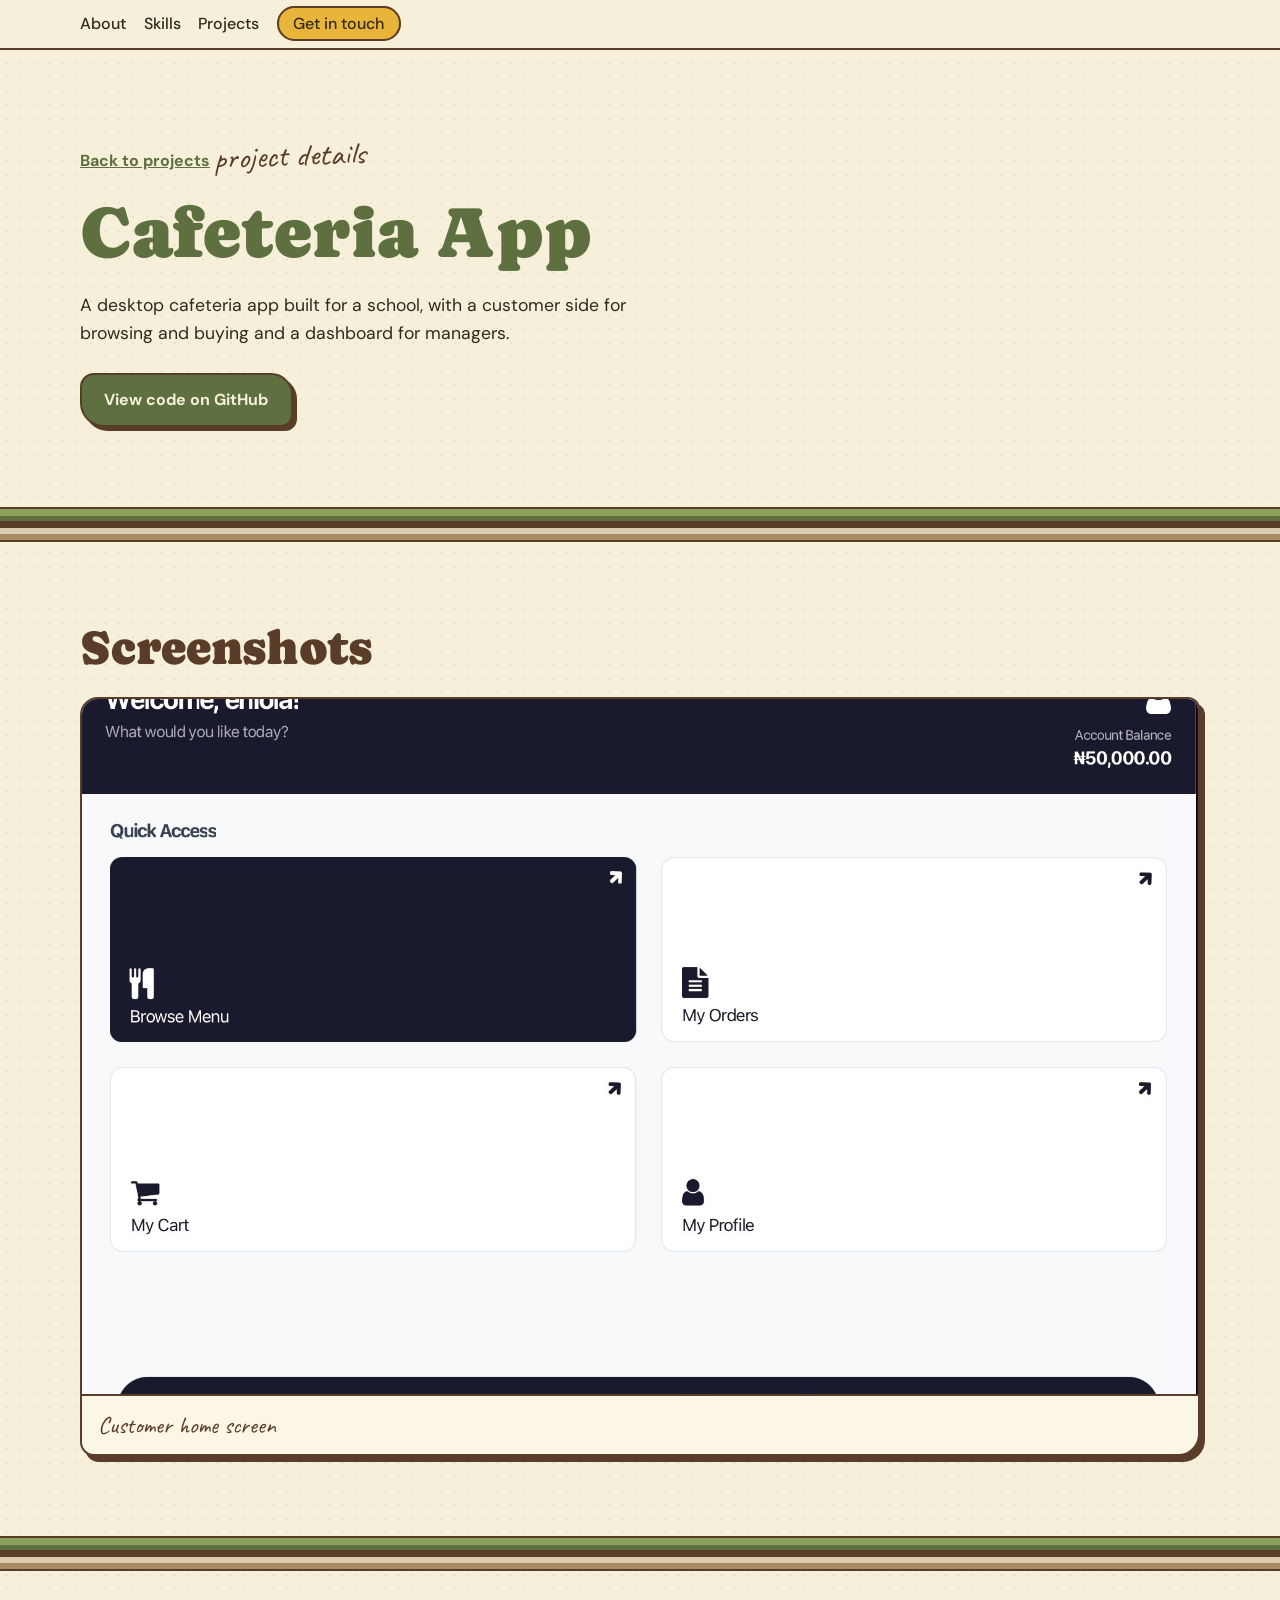
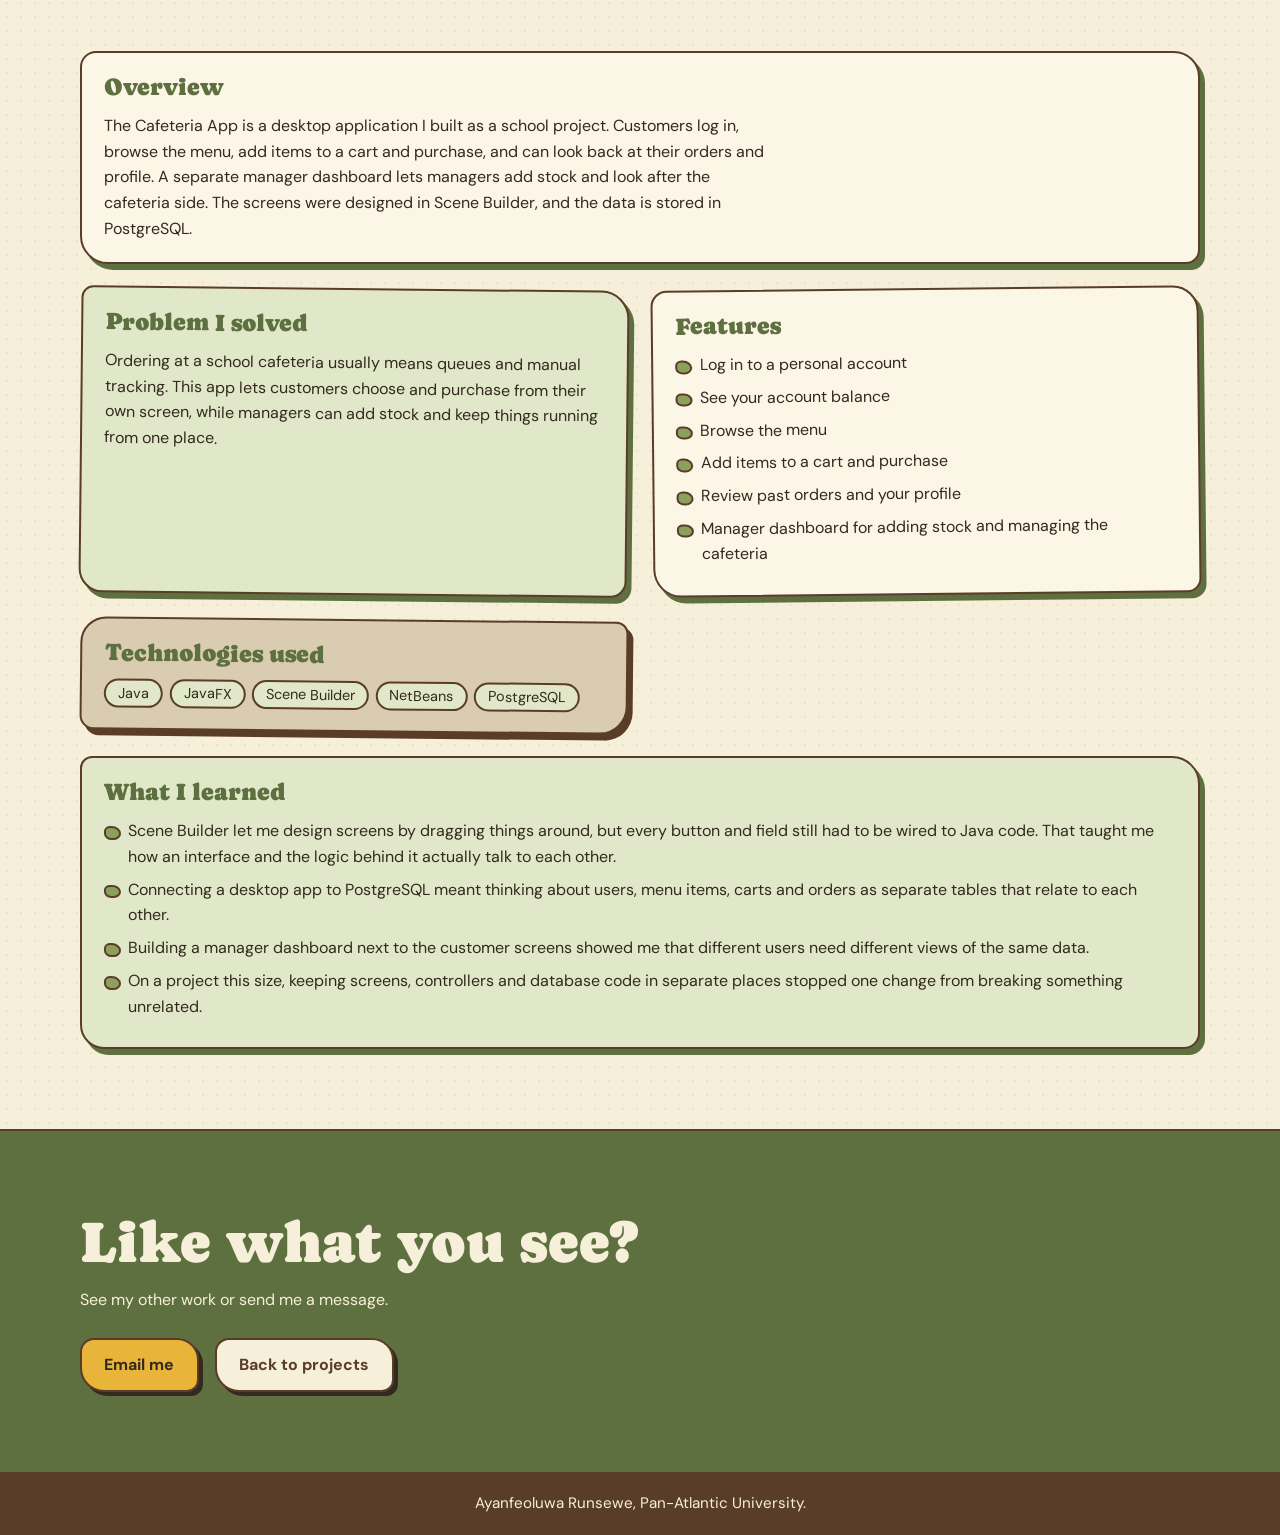
==== commit 0e4bec13: "undo update" ====
--- a/project.html
+++ b/project.html
@@ -4,10 +4,6 @@
   <meta charset="UTF-8">
   <meta name="viewport" content="width=device-width, initial-scale=1.0">
   <title>Cafeteria App | Ayanfeoluwa Runsewe</title>
-  <script>
-    /* apply a saved theme before the page paints, so there is no flash */
-    try { if (localStorage.getItem("theme") === "dark") document.documentElement.dataset.theme = "dark"; } catch (e) {}
-  </script>
   <link rel="preconnect" href="https://fonts.googleapis.com">
   <link rel="preconnect" href="https://fonts.gstatic.com" crossorigin>
   <link href="https://fonts.googleapis.com/css2?family=Caprasimo&family=Caveat:wght@500;700&family=DM+Sans:wght@400;500;700&display=swap" rel="stylesheet">
@@ -20,7 +16,6 @@
         <li><a href="index.html#about">About</a></li>
         <li><a href="index.html#skills">Skills</a></li>
         <li><a href="index.html#projects">Projects</a></li>
-        <li><button class="theme-toggle" type="button">Night mode</button></li>
         <li><a class="nav-cta" href="index.html#contact">Get in touch</a></li>
       </ul>
     </nav>
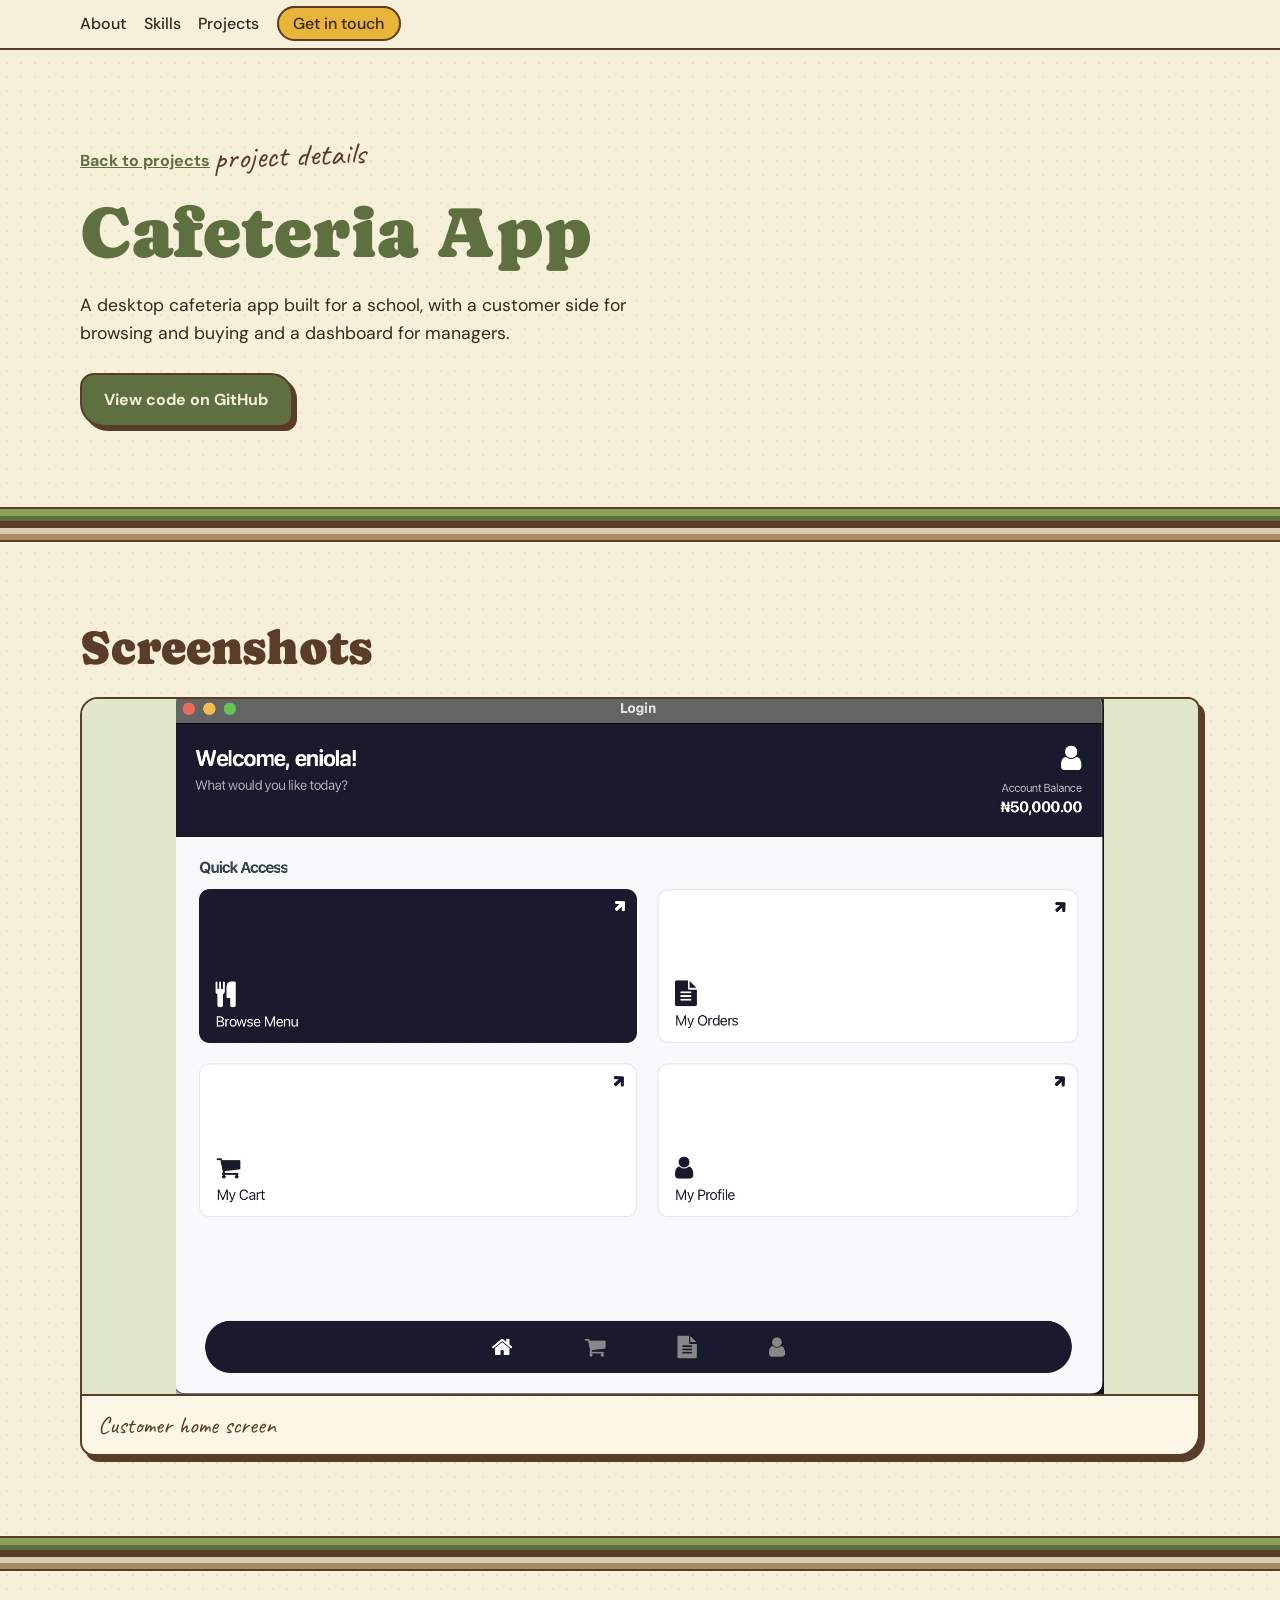
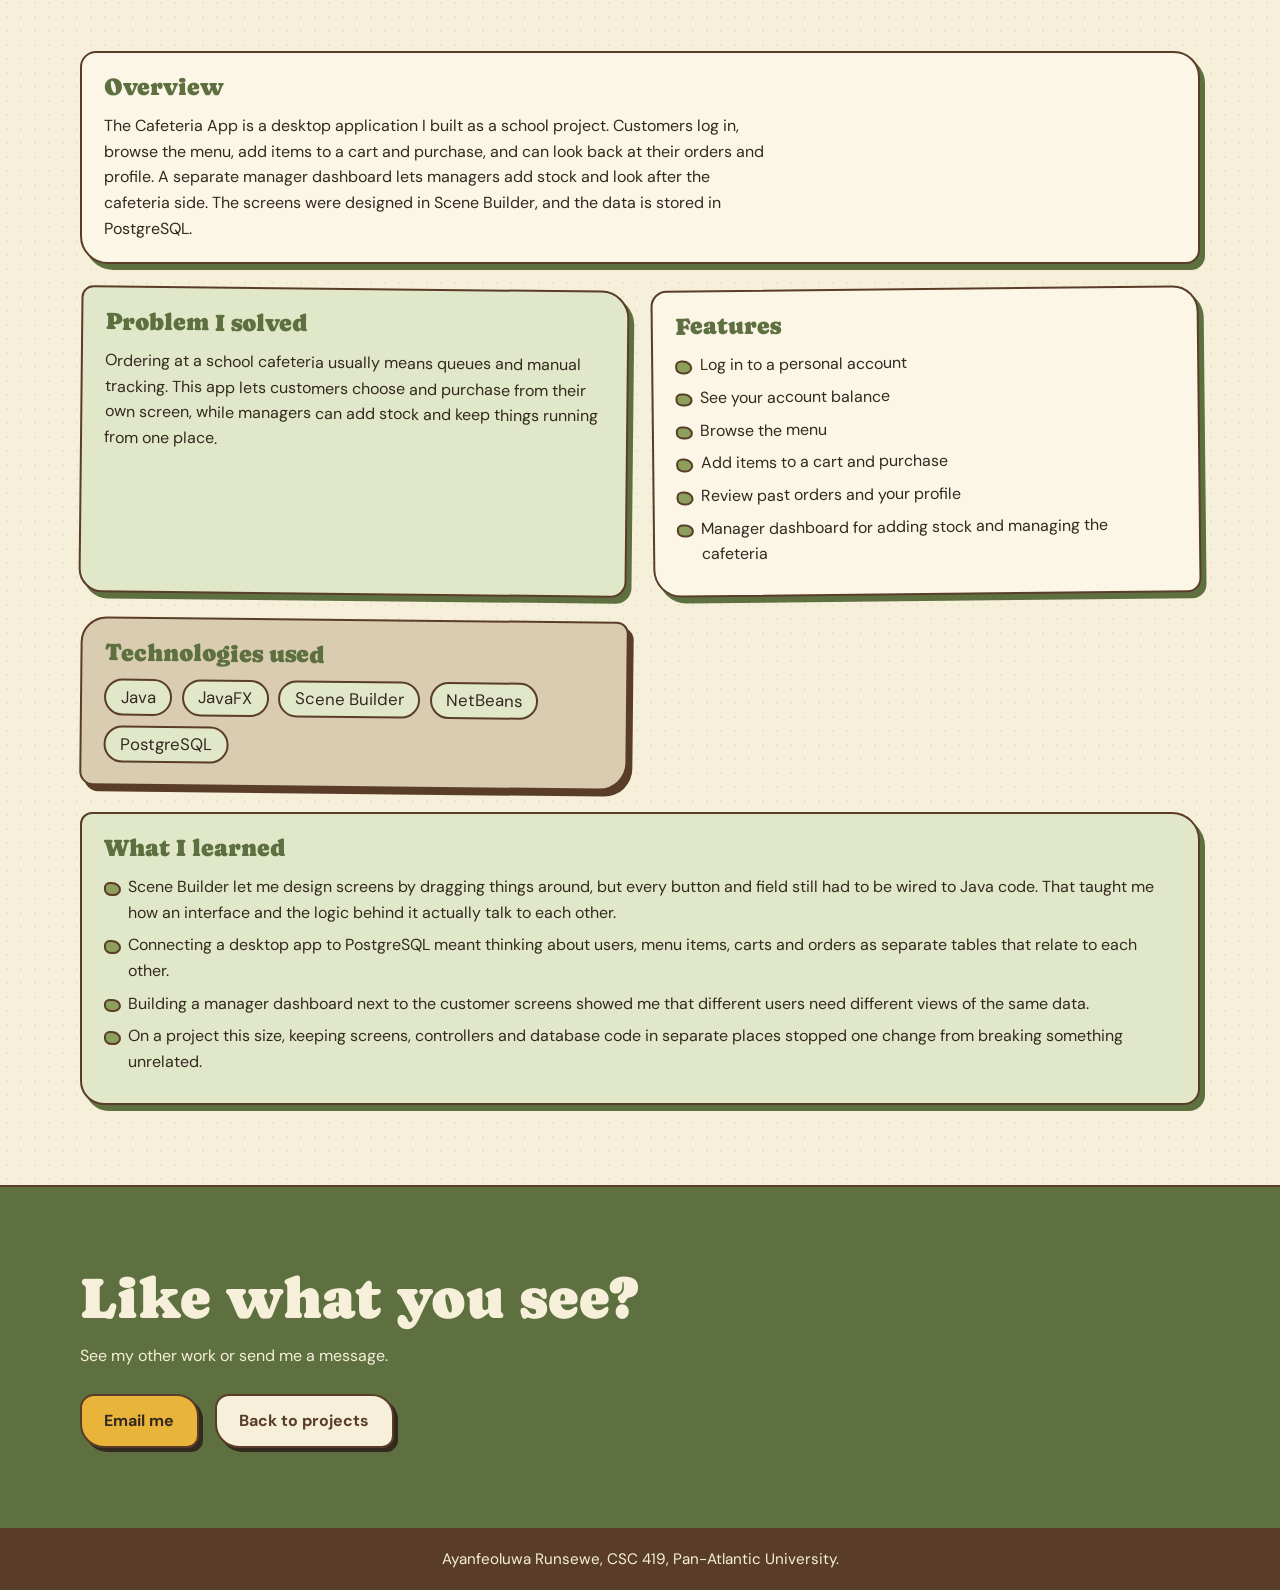
==== commit c24820b9: "fix bugs" ====
--- a/project.html
+++ b/project.html
@@ -103,7 +103,7 @@
   </main>
 
   <footer>
-    <p>Ayanfeoluwa Runsewe, Pan-Atlantic University.</p>
+    <p>Ayanfeoluwa Runsewe, CSC 419, Pan-Atlantic University.</p>
   </footer>
 
   <script src="js/main.js"></script>
--- a/css/style.css
+++ b/css/style.css
@@ -27,6 +27,7 @@
 }
 img { max-width: 100%; display: block; }
 ul, ol { list-style: none; }
+[hidden] { display: none !important; }
 a { color: var(--moss); }
 :focus-visible { outline: 3px solid var(--marigold); outline-offset: 3px; }
 h1, h2, h3, h4 { font-family: var(--font-display); font-weight: 400; line-height: 1.1; overflow-wrap: anywhere; }
@@ -104,7 +105,7 @@
   border: 2.5px solid var(--soil); border-radius: 20px 12px 26px 14px; box-shadow: 6px 7px 0 var(--soil);
 }
 .shot { aspect-ratio: 16 / 10; background: var(--moss-pale); border-bottom: 2.5px solid var(--soil); }
-.shot img { width: 100%; height: 100%; object-fit: cover; }
+.shot img { width: 100%; height: 100%; object-fit: contain; }
 .project-body { display: grid; align-content: start; gap: 0.7rem; padding: 1.2rem 1.4rem 1.5rem; }
 .project-body h3 { font-size: 1.6rem; color: var(--moss); }
 .stack { display: flex; flex-wrap: wrap; gap: 0.4rem; }
@@ -139,4 +140,26 @@
 .shots { display: grid; grid-template-columns: repeat(auto-fit, minmax(16rem, 1fr)); gap: 1.6rem; margin-top: 1.4rem; }
 .shots figure { overflow: hidden; background: var(--paper); border: 2.5px solid var(--soil); border-radius: 18px 12px 22px 14px; box-shadow: 5px 6px 0 var(--soil); }
 .shots figcaption { padding: 0.6rem 1rem; font-family: var(--font-note); font-size: 1.5rem; color: var(--soil); }
-.card p { max-width: 60ch; }+.card p { max-width: 60ch; }
+
+/* bigger chips inside cards */
+.card .stack { gap: 0.6rem; }
+.card .stack li { font-size: 1.05rem; padding: 0.2rem 0.9rem; }
+
+/* bug hunt game */
+.game-bar { display: flex; flex-wrap: wrap; gap: 0.4rem 1.6rem; margin: 0.9rem 0 0.7rem; font-weight: 700; }
+.game-field {
+  position: relative; display: flex; align-items: center; justify-content: center; height: 14rem; overflow: hidden;
+  user-select: none; touch-action: manipulation;
+  background: var(--paper); border: 2.5px dashed var(--soil); border-radius: 18px 10px 20px 12px;
+}
+.bug {
+  position: absolute; z-index: 1; width: 2.9rem; height: 2.9rem; padding: 0; cursor: pointer; touch-action: manipulation;
+  background: var(--matcha); border: 2.5px solid var(--soil); border-radius: 50% 50% 45% 45%;
+  transform: translate(-50%, -50%); transition: left 0.3s, top 0.3s; animation: wiggle 0.4s infinite alternate;
+}
+.bug::before, .bug::after { content: ""; position: absolute; top: 30%; width: 0.5rem; height: 0.5rem; border-radius: 50%; background: var(--ink); }
+.bug::before { left: 22%; }
+.bug::after { right: 22%; }
+@keyframes wiggle { from { rotate: -8deg; } to { rotate: 8deg; } }
+@media (prefers-reduced-motion: reduce) { .bug { animation: none; transition: none; } }
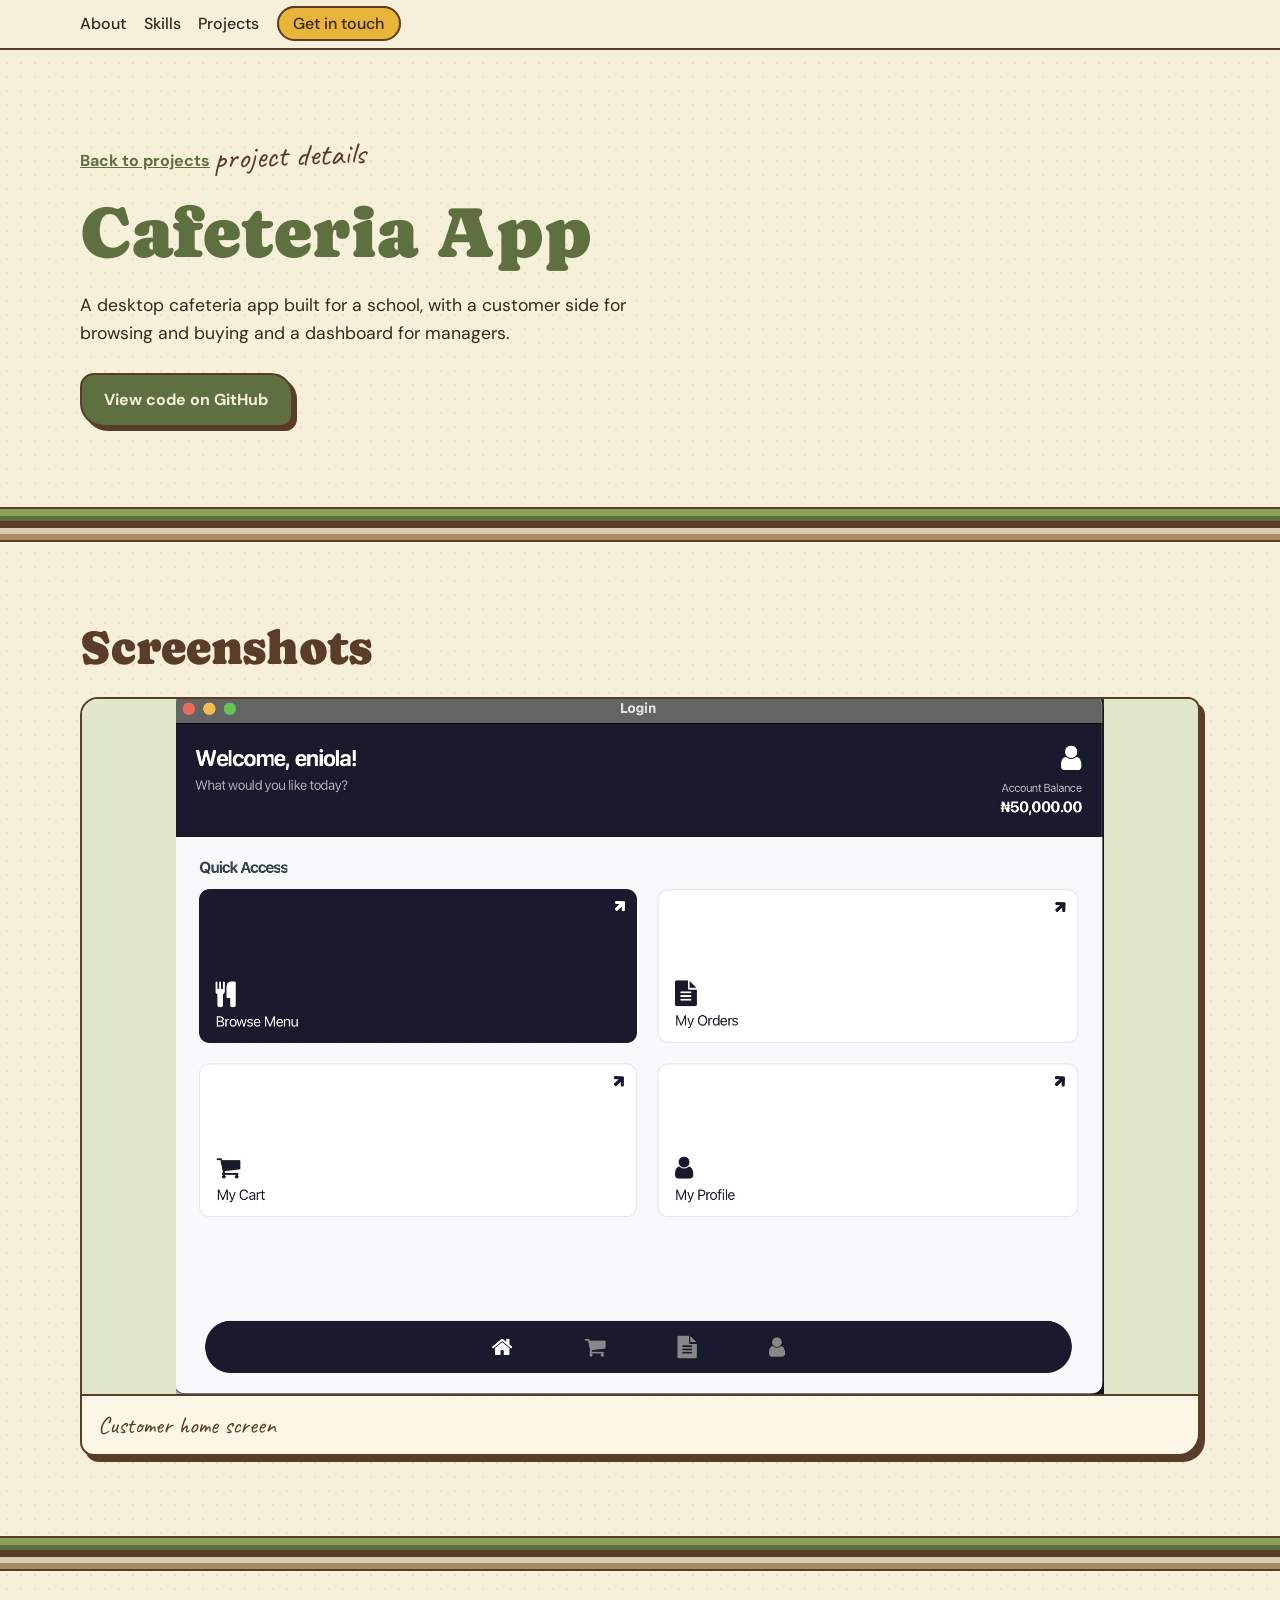
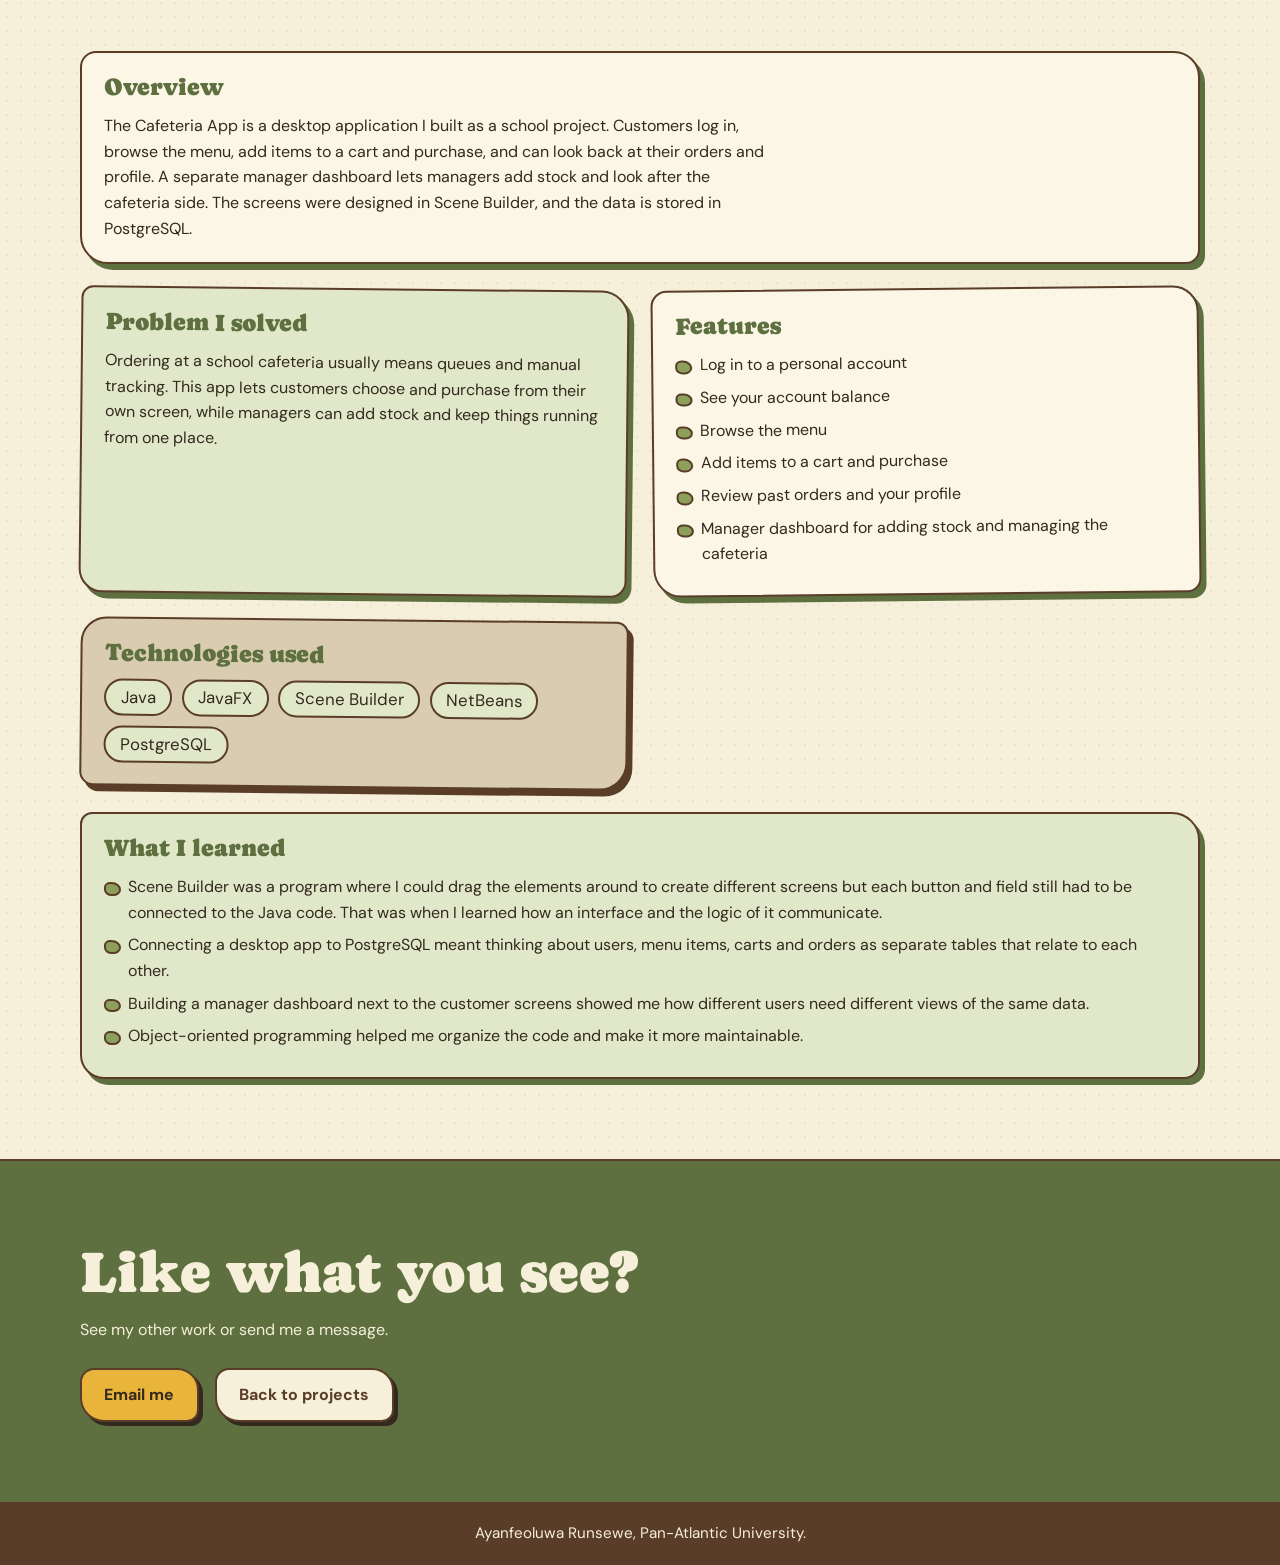
==== commit 3e42f1af: "update" ====
--- a/project.html
+++ b/project.html
@@ -55,13 +55,11 @@
 
         <article class="card moss">
           <h3>Problem I solved</h3>
-          <!-- EDIT: make this match the real brief you were given -->
           <p>Ordering at a school cafeteria usually means queues and manual tracking. This app lets customers choose and purchase from their own screen, while managers can add stock and keep things running from one place.</p>
         </article>
 
         <article class="card">
           <h3>Features</h3>
-          <!-- EDIT: add anything else the manager dashboard can do -->
           <ul class="bullets">
             <li>Log in to a personal account</li>
             <li>See your account balance</li>
@@ -81,12 +79,11 @@
 
         <article class="card wide moss">
           <h3>What I learned</h3>
-          <!-- EDIT: check each point is true to your experience and adjust the wording -->
           <ul class="bullets">
-            <li>Scene Builder let me design screens by dragging things around, but every button and field still had to be wired to Java code. That taught me how an interface and the logic behind it actually talk to each other.</li>
+            <li>Scene Builder was a program where I could drag the elements around to create different screens but each button and field still had to be connected to the Java code. That was when I learned how an interface and the logic of it communicate.</li>
             <li>Connecting a desktop app to PostgreSQL meant thinking about users, menu items, carts and orders as separate tables that relate to each other.</li>
-            <li>Building a manager dashboard next to the customer screens showed me that different users need different views of the same data.</li>
-            <li>On a project this size, keeping screens, controllers and database code in separate places stopped one change from breaking something unrelated.</li>
+            <li>Building a manager dashboard next to the customer screens showed me how different users need different views of the same data.</li>
+            <li>Object-oriented programming helped me organize the code and make it more maintainable.</li>
           </ul>
         </article>
       </div>
@@ -103,7 +100,7 @@
   </main>
 
   <footer>
-    <p>Ayanfeoluwa Runsewe, CSC 419, Pan-Atlantic University.</p>
+    <p>Ayanfeoluwa Runsewe, Pan-Atlantic University.</p>
   </footer>
 
   <script src="js/main.js"></script>
